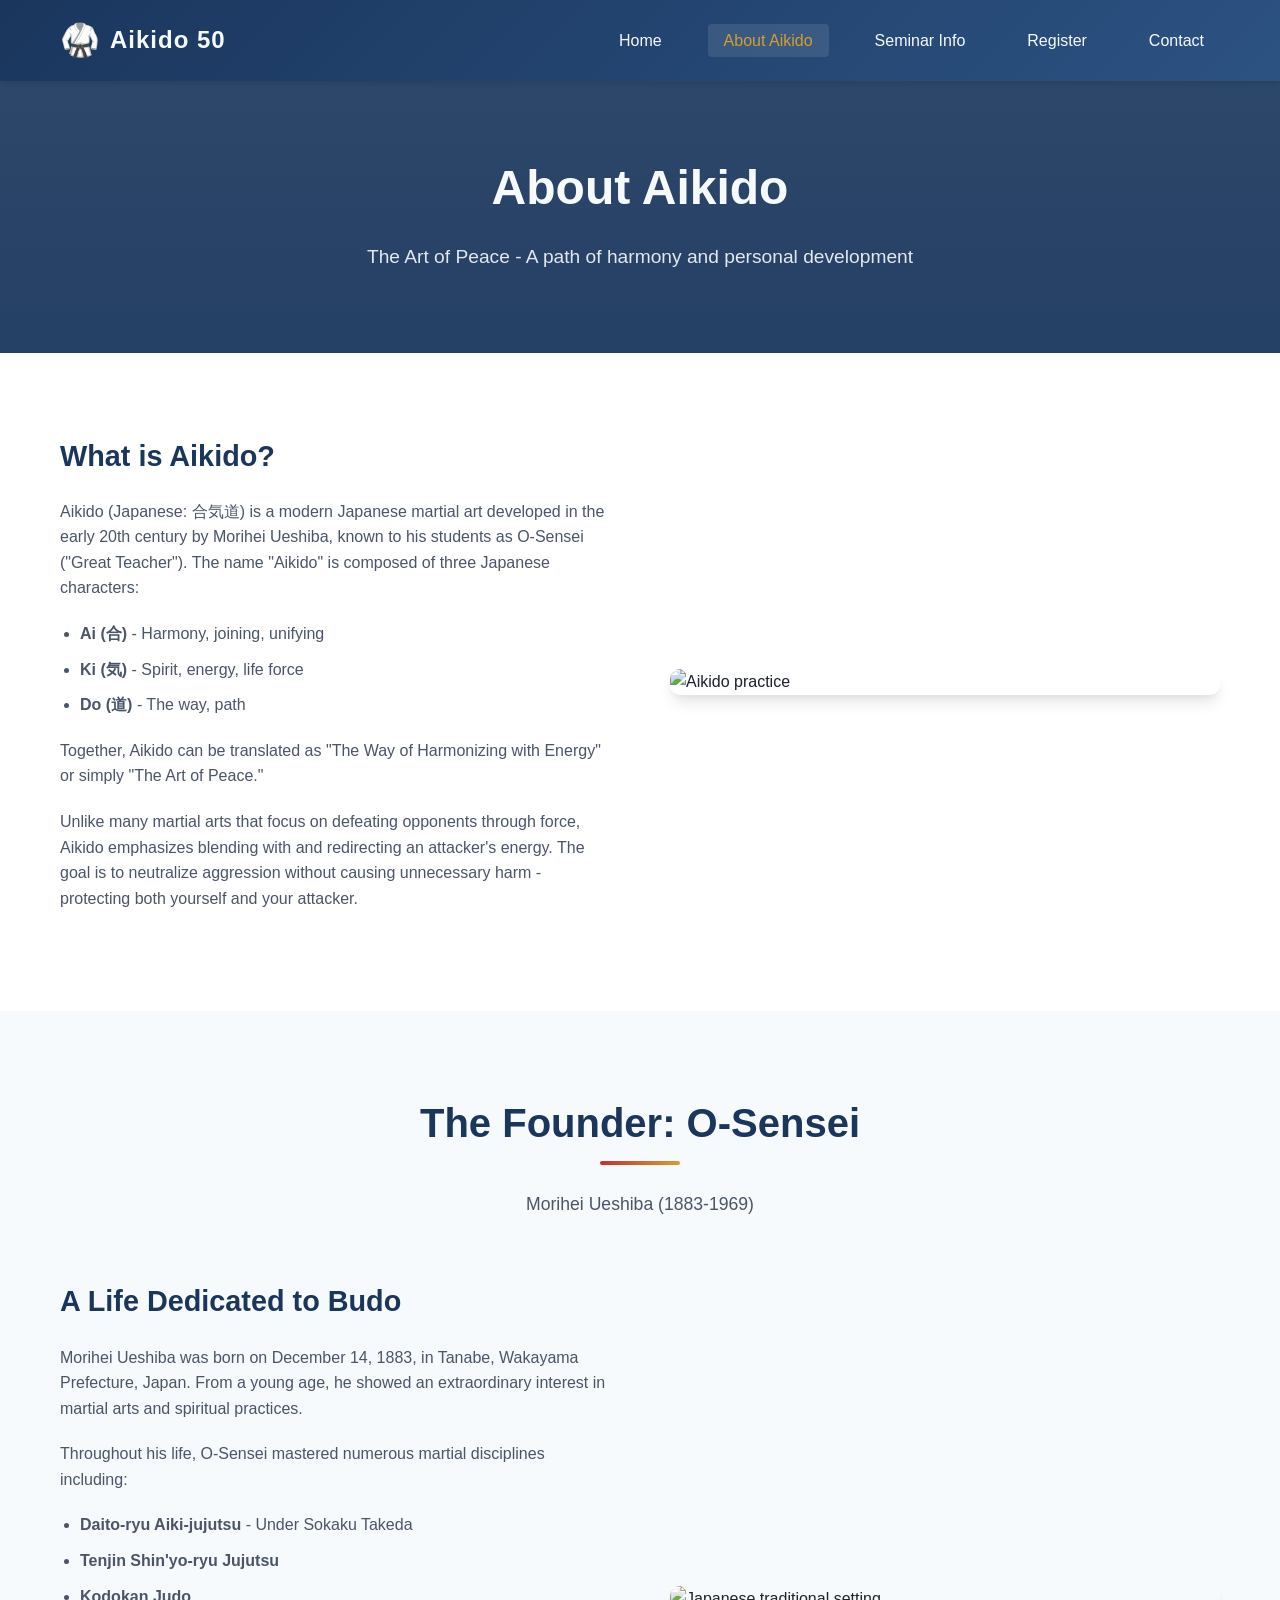
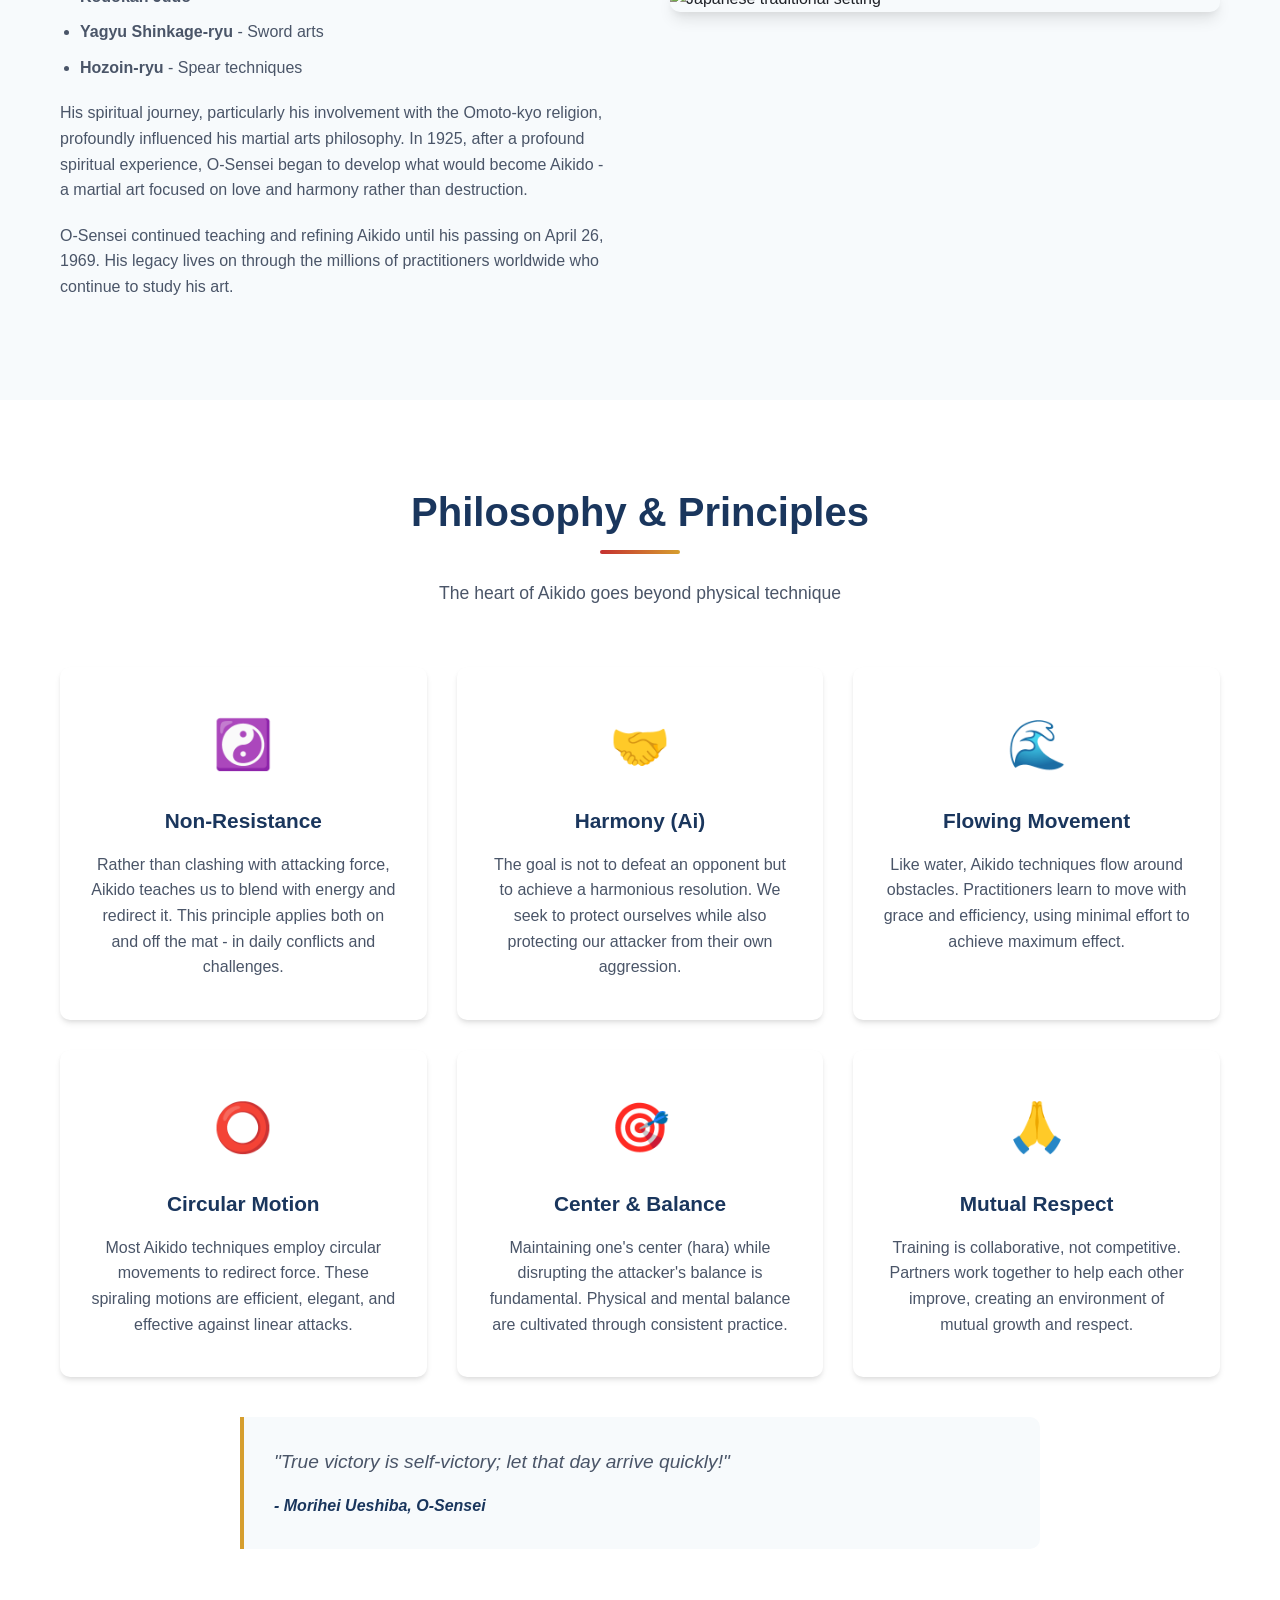
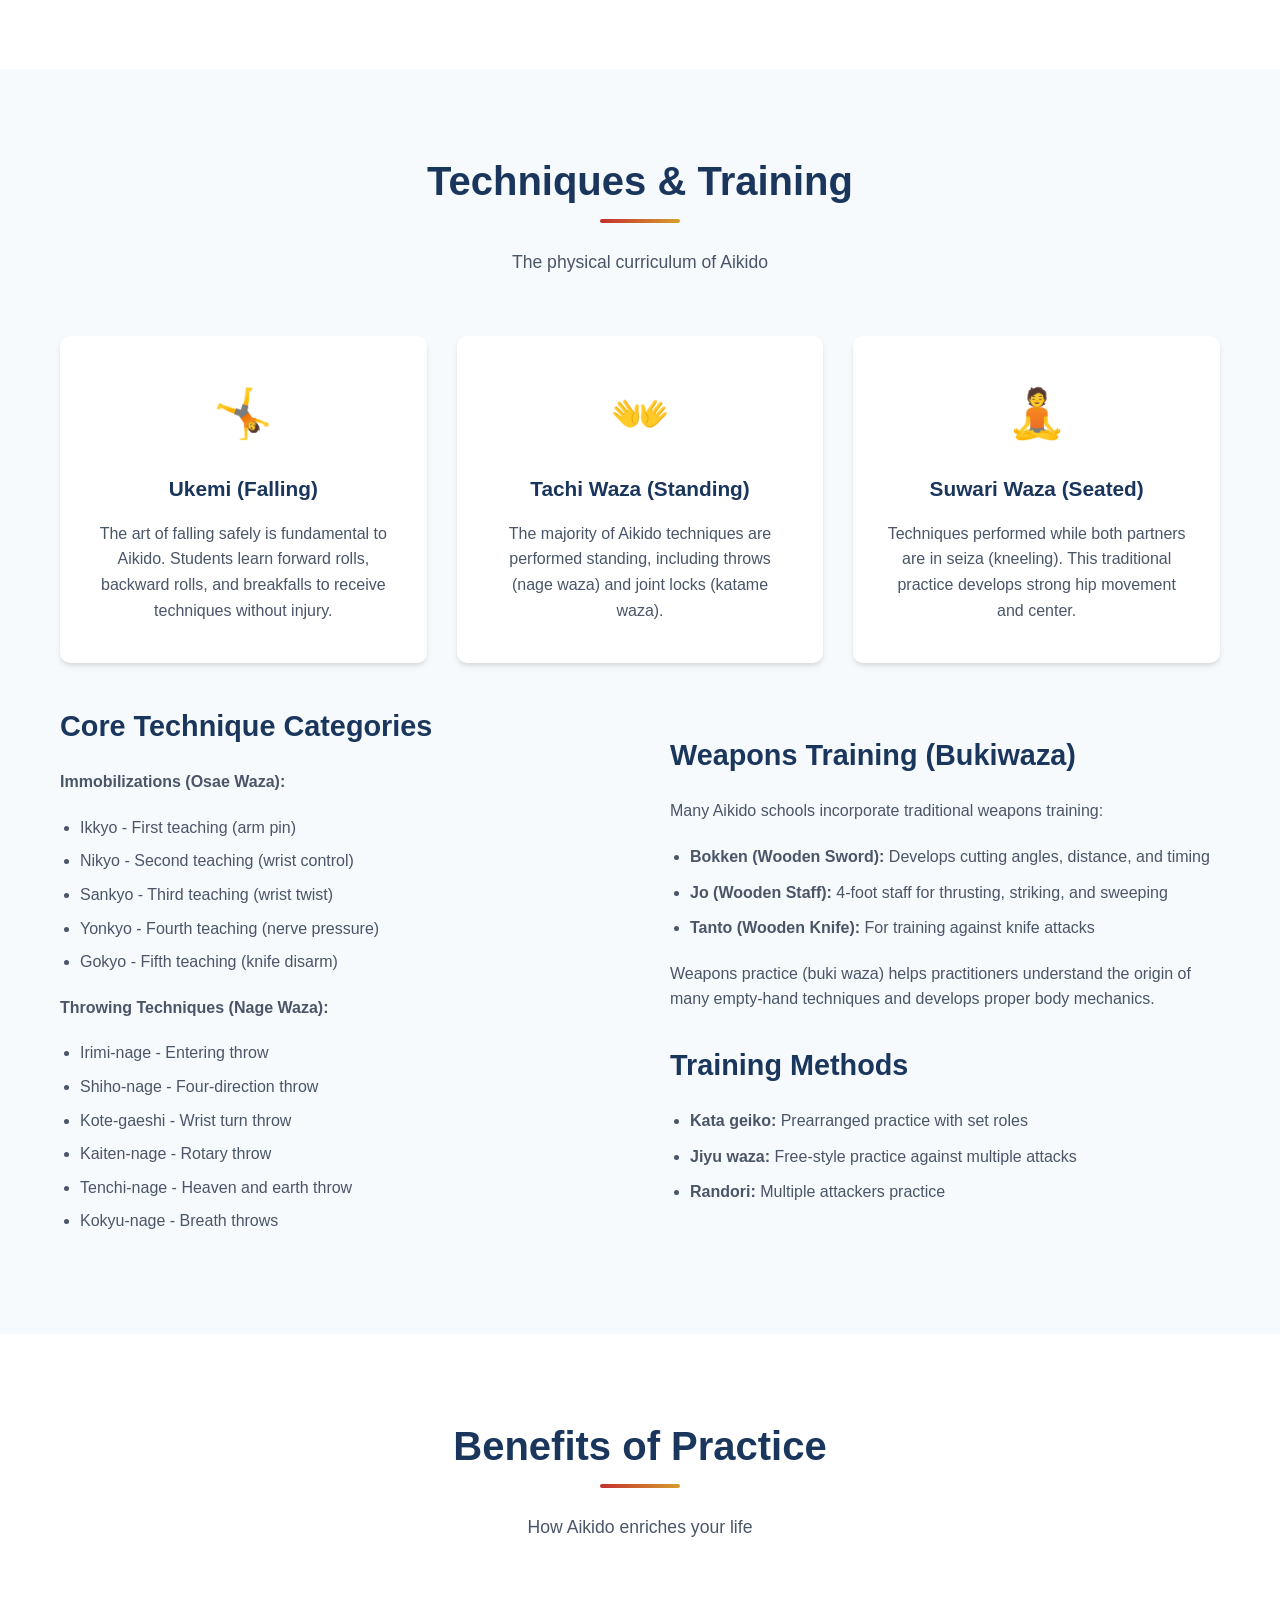
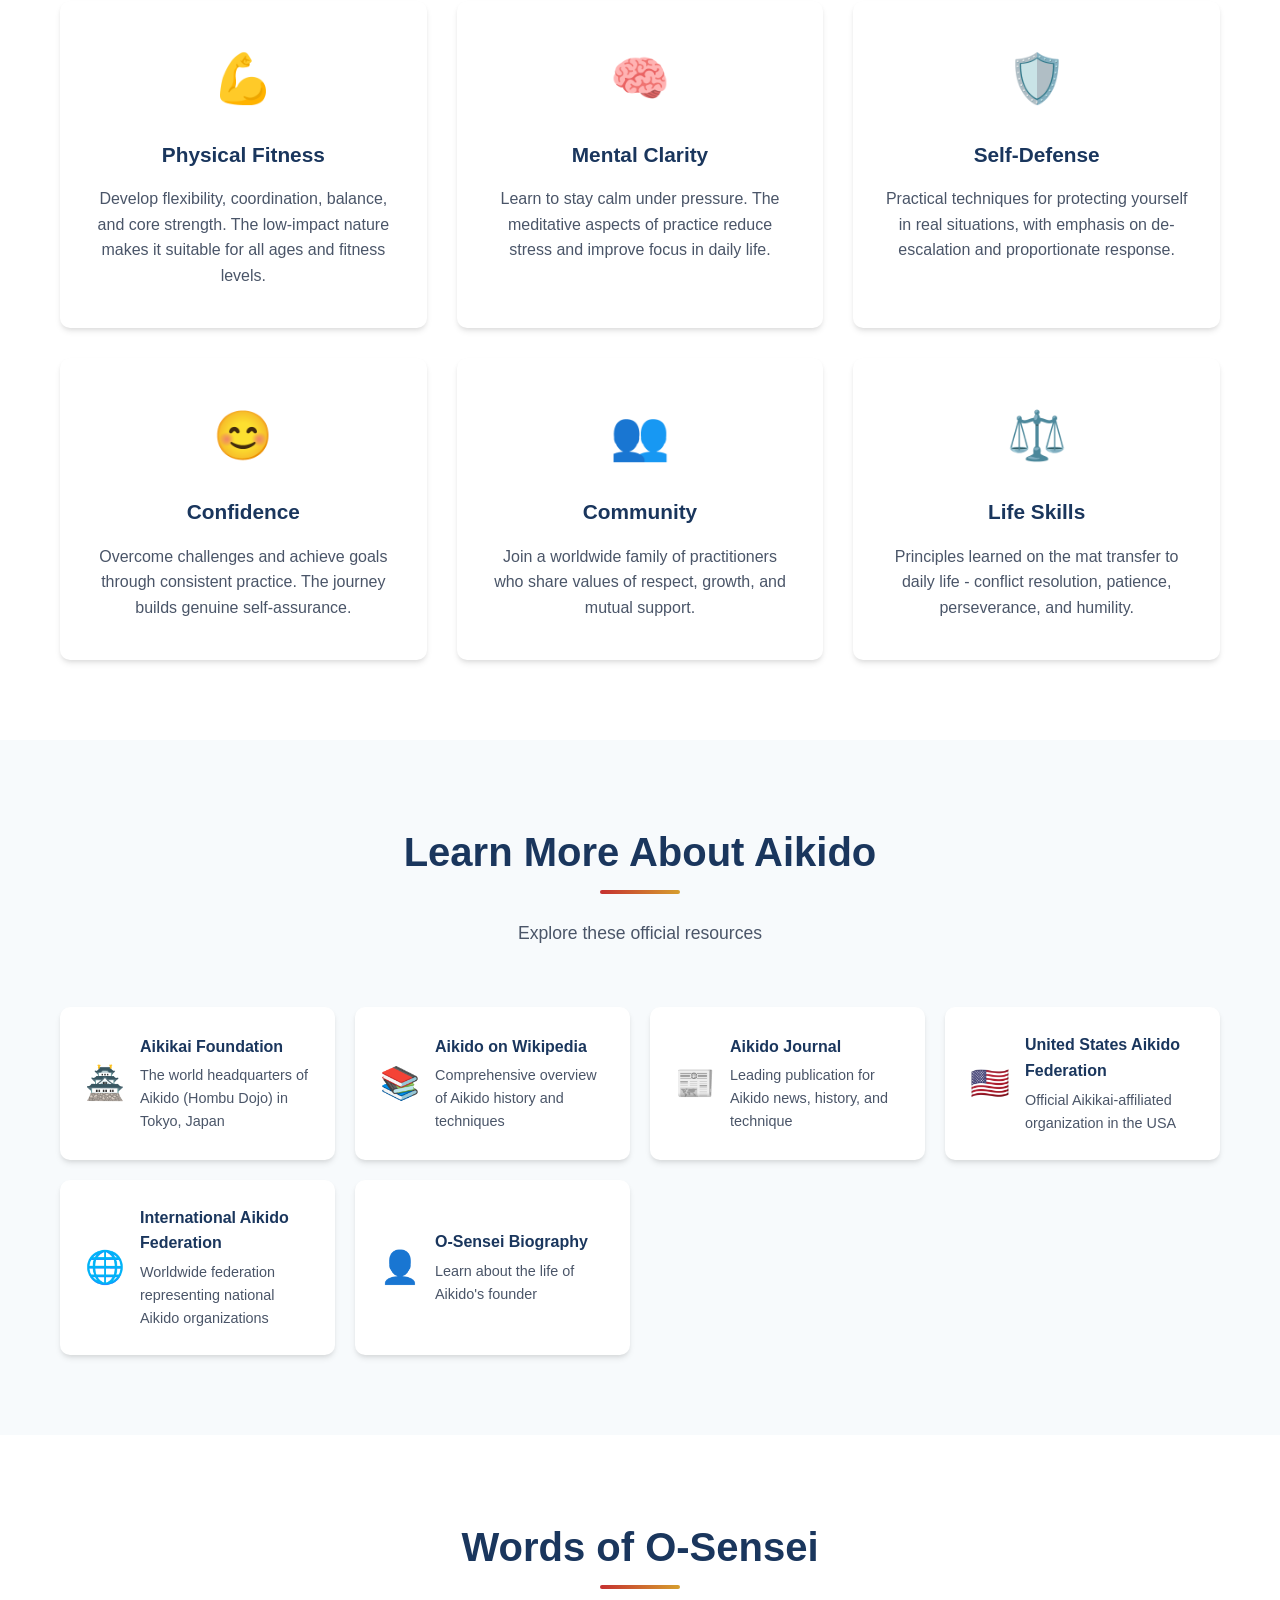
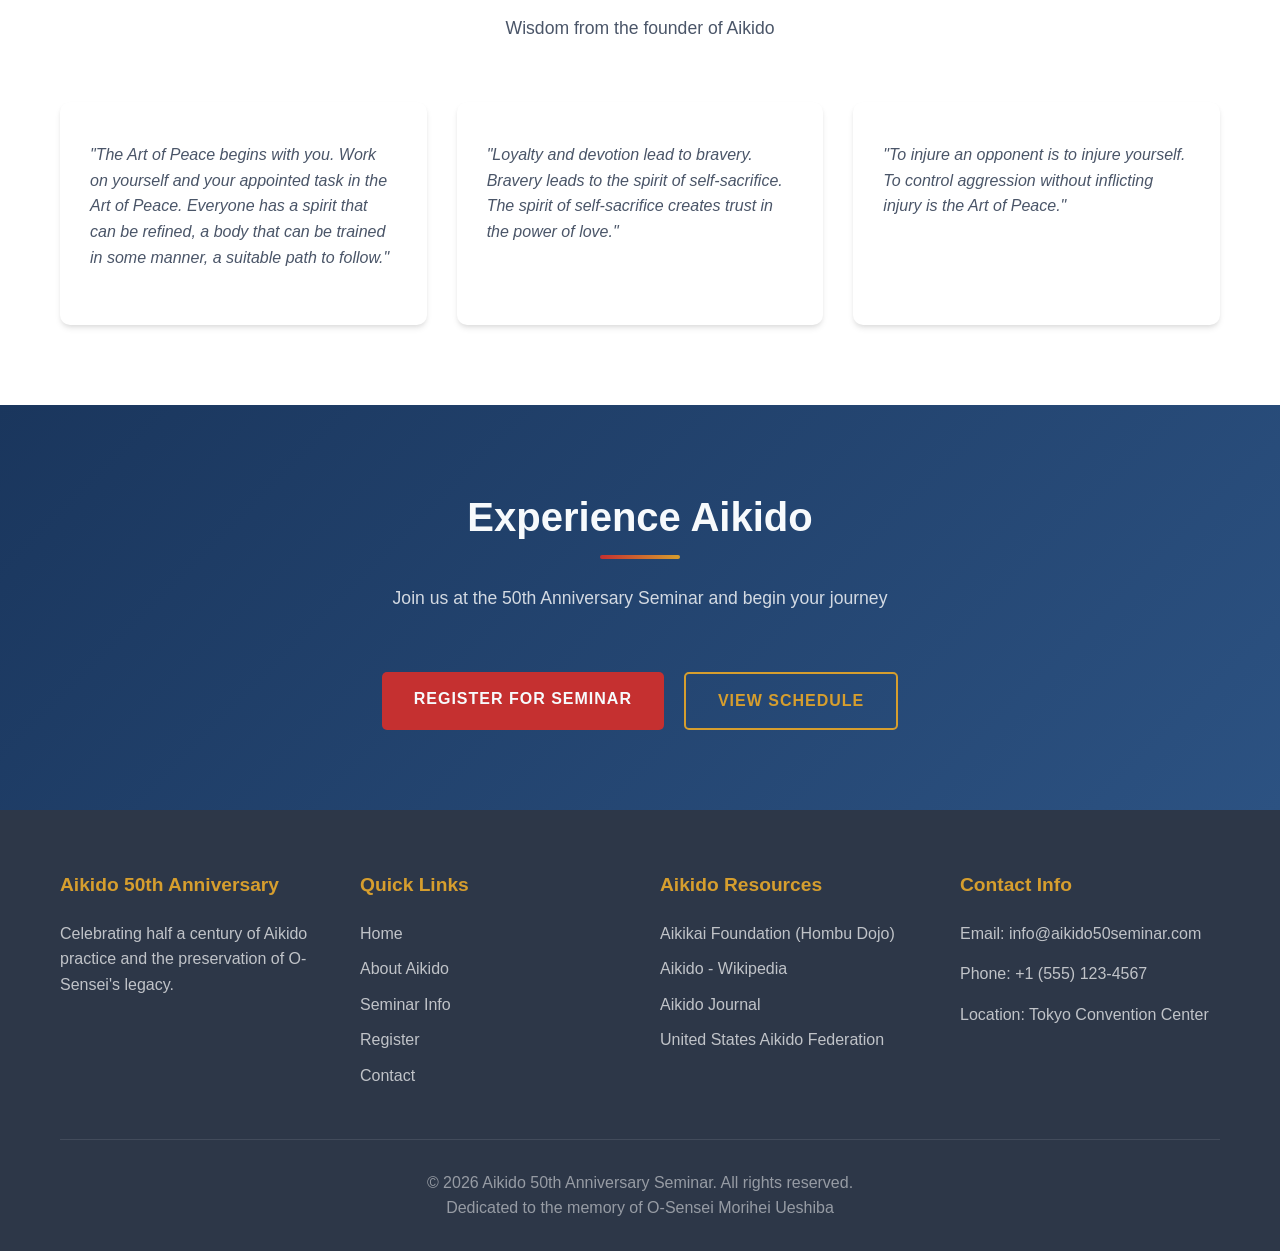
==== about.html @ 399cad99 "Add complete Aikido seminar website Create a responsive multi-page website for the Aikido 50th Anniv" ====
<!DOCTYPE html>
<html lang="en">
<head>
    <meta charset="UTF-8">
    <meta name="viewport" content="width=device-width, initial-scale=1.0">
    <meta name="description" content="Learn about Aikido, the Art of Peace. Discover its history, philosophy, techniques, and the legacy of founder Morihei Ueshiba (O-Sensei).">
    <meta name="keywords" content="Aikido, martial arts, O-Sensei, Morihei Ueshiba, Japanese martial arts, self-defense, harmony">
    <title>About Aikido | Aikido 50th Anniversary Seminar</title>
    <link rel="stylesheet" href="css/styles.css">
    <link rel="icon" type="image/svg+xml" href="data:image/svg+xml,<svg xmlns='http://www.w3.org/2000/svg' viewBox='0 0 100 100'><text y='.9em' font-size='90'>🥋</text></svg>">
</head>
<body>
    <!-- Header -->
    <header>
        <div class="nav-container">
            <a href="index.html" class="logo">
                <span class="logo-icon">🥋</span>
                <h1>Aikido 50</h1>
            </a>
            <nav>
                <ul>
                    <li><a href="index.html">Home</a></li>
                    <li><a href="about.html" class="active">About Aikido</a></li>
                    <li><a href="seminar.html">Seminar Info</a></li>
                    <li><a href="registration.html">Register</a></li>
                    <li><a href="contact.html">Contact</a></li>
                </ul>
            </nav>
            <div class="nav-toggle">
                <span></span>
                <span></span>
                <span></span>
            </div>
        </div>
    </header>

    <!-- Page Hero -->
    <section class="page-hero">
        <div class="container">
            <h1>About Aikido</h1>
            <p>The Art of Peace - A path of harmony and personal development</p>
        </div>
    </section>

    <!-- What is Aikido -->
    <section class="bg-white">
        <div class="container">
            <div class="about-content">
                <div class="about-text">
                    <h3>What is Aikido?</h3>
                    <p>Aikido (Japanese: 合気道) is a modern Japanese martial art developed in the early 20th century by Morihei Ueshiba, known to his students as O-Sensei ("Great Teacher"). The name "Aikido" is composed of three Japanese characters:</p>
                    <ul style="color: var(--text-secondary); margin: 20px 0; padding-left: 20px;">
                        <li style="margin-bottom: 10px; list-style: disc;"><strong>Ai (合)</strong> - Harmony, joining, unifying</li>
                        <li style="margin-bottom: 10px; list-style: disc;"><strong>Ki (気)</strong> - Spirit, energy, life force</li>
                        <li style="margin-bottom: 10px; list-style: disc;"><strong>Do (道)</strong> - The way, path</li>
                    </ul>
                    <p>Together, Aikido can be translated as "The Way of Harmonizing with Energy" or simply "The Art of Peace."</p>
                    <p>Unlike many martial arts that focus on defeating opponents through force, Aikido emphasizes blending with and redirecting an attacker's energy. The goal is to neutralize aggression without causing unnecessary harm - protecting both yourself and your attacker.</p>
                </div>
                <div class="about-image">
                    <img src="https://images.unsplash.com/photo-1555597673-b21d5c935865?w=600&h=400&fit=crop" alt="Aikido practice">
                </div>
            </div>
        </div>
    </section>

    <!-- The Founder -->
    <section class="bg-light">
        <div class="container">
            <div class="section-header">
                <h2>The Founder: O-Sensei</h2>
                <p>Morihei Ueshiba (1883-1969)</p>
            </div>
            <div class="about-content" style="flex-direction: row-reverse;">
                <div class="about-text">
                    <h3>A Life Dedicated to Budo</h3>
                    <p>Morihei Ueshiba was born on December 14, 1883, in Tanabe, Wakayama Prefecture, Japan. From a young age, he showed an extraordinary interest in martial arts and spiritual practices.</p>
                    <p>Throughout his life, O-Sensei mastered numerous martial disciplines including:</p>
                    <ul style="color: var(--text-secondary); margin: 20px 0; padding-left: 20px;">
                        <li style="margin-bottom: 10px; list-style: disc;"><strong>Daito-ryu Aiki-jujutsu</strong> - Under Sokaku Takeda</li>
                        <li style="margin-bottom: 10px; list-style: disc;"><strong>Tenjin Shin'yo-ryu Jujutsu</strong></li>
                        <li style="margin-bottom: 10px; list-style: disc;"><strong>Kodokan Judo</strong></li>
                        <li style="margin-bottom: 10px; list-style: disc;"><strong>Yagyu Shinkage-ryu</strong> - Sword arts</li>
                        <li style="margin-bottom: 10px; list-style: disc;"><strong>Hozoin-ryu</strong> - Spear techniques</li>
                    </ul>
                    <p>His spiritual journey, particularly his involvement with the Omoto-kyo religion, profoundly influenced his martial arts philosophy. In 1925, after a profound spiritual experience, O-Sensei began to develop what would become Aikido - a martial art focused on love and harmony rather than destruction.</p>
                    <p>O-Sensei continued teaching and refining Aikido until his passing on April 26, 1969. His legacy lives on through the millions of practitioners worldwide who continue to study his art.</p>
                </div>
                <div class="about-image">
                    <img src="https://images.unsplash.com/photo-1509773896068-7fd415d91e2e?w=600&h=400&fit=crop" alt="Japanese traditional setting" style="filter: sepia(30%);">
                </div>
            </div>
        </div>
    </section>

    <!-- Philosophy -->
    <section class="bg-white">
        <div class="container">
            <div class="section-header">
                <h2>Philosophy & Principles</h2>
                <p>The heart of Aikido goes beyond physical technique</p>
            </div>
            <div class="features-grid">
                <div class="feature-card">
                    <div class="feature-icon">☯️</div>
                    <h3>Non-Resistance</h3>
                    <p>Rather than clashing with attacking force, Aikido teaches us to blend with energy and redirect it. This principle applies both on and off the mat - in daily conflicts and challenges.</p>
                </div>
                <div class="feature-card">
                    <div class="feature-icon">🤝</div>
                    <h3>Harmony (Ai)</h3>
                    <p>The goal is not to defeat an opponent but to achieve a harmonious resolution. We seek to protect ourselves while also protecting our attacker from their own aggression.</p>
                </div>
                <div class="feature-card">
                    <div class="feature-icon">🌊</div>
                    <h3>Flowing Movement</h3>
                    <p>Like water, Aikido techniques flow around obstacles. Practitioners learn to move with grace and efficiency, using minimal effort to achieve maximum effect.</p>
                </div>
                <div class="feature-card">
                    <div class="feature-icon">⭕</div>
                    <h3>Circular Motion</h3>
                    <p>Most Aikido techniques employ circular movements to redirect force. These spiraling motions are efficient, elegant, and effective against linear attacks.</p>
                </div>
                <div class="feature-card">
                    <div class="feature-icon">🎯</div>
                    <h3>Center & Balance</h3>
                    <p>Maintaining one's center (hara) while disrupting the attacker's balance is fundamental. Physical and mental balance are cultivated through consistent practice.</p>
                </div>
                <div class="feature-card">
                    <div class="feature-icon">🙏</div>
                    <h3>Mutual Respect</h3>
                    <p>Training is collaborative, not competitive. Partners work together to help each other improve, creating an environment of mutual growth and respect.</p>
                </div>
            </div>
            <div style="max-width: 800px; margin: 40px auto; padding: 30px; background: var(--light-bg); border-left: 4px solid var(--accent-color); border-radius: 0 10px 10px 0;">
                <blockquote style="font-style: italic; color: var(--text-secondary); font-size: 1.2rem; margin-bottom: 15px;">
                    "True victory is self-victory; let that day arrive quickly!"
                </blockquote>
                <cite style="color: var(--primary-color); font-weight: 600;">- Morihei Ueshiba, O-Sensei</cite>
            </div>
        </div>
    </section>

    <!-- Techniques -->
    <section class="bg-light">
        <div class="container">
            <div class="section-header">
                <h2>Techniques & Training</h2>
                <p>The physical curriculum of Aikido</p>
            </div>

            <div class="features-grid" style="margin-bottom: 40px;">
                <div class="feature-card">
                    <div class="feature-icon">🤸</div>
                    <h3>Ukemi (Falling)</h3>
                    <p>The art of falling safely is fundamental to Aikido. Students learn forward rolls, backward rolls, and breakfalls to receive techniques without injury.</p>
                </div>
                <div class="feature-card">
                    <div class="feature-icon">👐</div>
                    <h3>Tachi Waza (Standing)</h3>
                    <p>The majority of Aikido techniques are performed standing, including throws (nage waza) and joint locks (katame waza).</p>
                </div>
                <div class="feature-card">
                    <div class="feature-icon">🧘</div>
                    <h3>Suwari Waza (Seated)</h3>
                    <p>Techniques performed while both partners are in seiza (kneeling). This traditional practice develops strong hip movement and center.</p>
                </div>
            </div>

            <div class="about-content">
                <div class="about-text">
                    <h3>Core Technique Categories</h3>
                    <p><strong>Immobilizations (Osae Waza):</strong></p>
                    <ul style="color: var(--text-secondary); margin: 15px 0 20px; padding-left: 20px;">
                        <li style="margin-bottom: 8px; list-style: disc;">Ikkyo - First teaching (arm pin)</li>
                        <li style="margin-bottom: 8px; list-style: disc;">Nikyo - Second teaching (wrist control)</li>
                        <li style="margin-bottom: 8px; list-style: disc;">Sankyo - Third teaching (wrist twist)</li>
                        <li style="margin-bottom: 8px; list-style: disc;">Yonkyo - Fourth teaching (nerve pressure)</li>
                        <li style="margin-bottom: 8px; list-style: disc;">Gokyo - Fifth teaching (knife disarm)</li>
                    </ul>

                    <p><strong>Throwing Techniques (Nage Waza):</strong></p>
                    <ul style="color: var(--text-secondary); margin: 15px 0 20px; padding-left: 20px;">
                        <li style="margin-bottom: 8px; list-style: disc;">Irimi-nage - Entering throw</li>
                        <li style="margin-bottom: 8px; list-style: disc;">Shiho-nage - Four-direction throw</li>
                        <li style="margin-bottom: 8px; list-style: disc;">Kote-gaeshi - Wrist turn throw</li>
                        <li style="margin-bottom: 8px; list-style: disc;">Kaiten-nage - Rotary throw</li>
                        <li style="margin-bottom: 8px; list-style: disc;">Tenchi-nage - Heaven and earth throw</li>
                        <li style="margin-bottom: 8px; list-style: disc;">Kokyu-nage - Breath throws</li>
                    </ul>
                </div>
                <div class="about-text">
                    <h3>Weapons Training (Bukiwaza)</h3>
                    <p>Many Aikido schools incorporate traditional weapons training:</p>
                    <ul style="color: var(--text-secondary); margin: 20px 0; padding-left: 20px;">
                        <li style="margin-bottom: 10px; list-style: disc;"><strong>Bokken (Wooden Sword):</strong> Develops cutting angles, distance, and timing</li>
                        <li style="margin-bottom: 10px; list-style: disc;"><strong>Jo (Wooden Staff):</strong> 4-foot staff for thrusting, striking, and sweeping</li>
                        <li style="margin-bottom: 10px; list-style: disc;"><strong>Tanto (Wooden Knife):</strong> For training against knife attacks</li>
                    </ul>
                    <p>Weapons practice (buki waza) helps practitioners understand the origin of many empty-hand techniques and develops proper body mechanics.</p>

                    <h3 style="margin-top: 30px;">Training Methods</h3>
                    <ul style="color: var(--text-secondary); margin: 20px 0; padding-left: 20px;">
                        <li style="margin-bottom: 10px; list-style: disc;"><strong>Kata geiko:</strong> Prearranged practice with set roles</li>
                        <li style="margin-bottom: 10px; list-style: disc;"><strong>Jiyu waza:</strong> Free-style practice against multiple attacks</li>
                        <li style="margin-bottom: 10px; list-style: disc;"><strong>Randori:</strong> Multiple attackers practice</li>
                    </ul>
                </div>
            </div>
        </div>
    </section>

    <!-- Benefits -->
    <section class="bg-white">
        <div class="container">
            <div class="section-header">
                <h2>Benefits of Practice</h2>
                <p>How Aikido enriches your life</p>
            </div>
            <div class="features-grid">
                <div class="feature-card">
                    <div class="feature-icon">💪</div>
                    <h3>Physical Fitness</h3>
                    <p>Develop flexibility, coordination, balance, and core strength. The low-impact nature makes it suitable for all ages and fitness levels.</p>
                </div>
                <div class="feature-card">
                    <div class="feature-icon">🧠</div>
                    <h3>Mental Clarity</h3>
                    <p>Learn to stay calm under pressure. The meditative aspects of practice reduce stress and improve focus in daily life.</p>
                </div>
                <div class="feature-card">
                    <div class="feature-icon">🛡️</div>
                    <h3>Self-Defense</h3>
                    <p>Practical techniques for protecting yourself in real situations, with emphasis on de-escalation and proportionate response.</p>
                </div>
                <div class="feature-card">
                    <div class="feature-icon">😊</div>
                    <h3>Confidence</h3>
                    <p>Overcome challenges and achieve goals through consistent practice. The journey builds genuine self-assurance.</p>
                </div>
                <div class="feature-card">
                    <div class="feature-icon">👥</div>
                    <h3>Community</h3>
                    <p>Join a worldwide family of practitioners who share values of respect, growth, and mutual support.</p>
                </div>
                <div class="feature-card">
                    <div class="feature-icon">⚖️</div>
                    <h3>Life Skills</h3>
                    <p>Principles learned on the mat transfer to daily life - conflict resolution, patience, perseverance, and humility.</p>
                </div>
            </div>
        </div>
    </section>

    <!-- Aikido Resources -->
    <section class="bg-light">
        <div class="container">
            <div class="section-header">
                <h2>Learn More About Aikido</h2>
                <p>Explore these official resources</p>
            </div>
            <div class="external-links">
                <a href="https://www.aikikai.or.jp/eng/" target="_blank" rel="noopener" class="external-link-card">
                    <div class="link-icon">🏯</div>
                    <div>
                        <h4>Aikikai Foundation</h4>
                        <p>The world headquarters of Aikido (Hombu Dojo) in Tokyo, Japan</p>
                    </div>
                </a>
                <a href="https://en.wikipedia.org/wiki/Aikido" target="_blank" rel="noopener" class="external-link-card">
                    <div class="link-icon">📚</div>
                    <div>
                        <h4>Aikido on Wikipedia</h4>
                        <p>Comprehensive overview of Aikido history and techniques</p>
                    </div>
                </a>
                <a href="https://www.aikidojournal.com/" target="_blank" rel="noopener" class="external-link-card">
                    <div class="link-icon">📰</div>
                    <div>
                        <h4>Aikido Journal</h4>
                        <p>Leading publication for Aikido news, history, and technique</p>
                    </div>
                </a>
                <a href="https://www.usaikifed.com/" target="_blank" rel="noopener" class="external-link-card">
                    <div class="link-icon">🇺🇸</div>
                    <div>
                        <h4>United States Aikido Federation</h4>
                        <p>Official Aikikai-affiliated organization in the USA</p>
                    </div>
                </a>
                <a href="https://www.international-aikido.org/" target="_blank" rel="noopener" class="external-link-card">
                    <div class="link-icon">🌐</div>
                    <div>
                        <h4>International Aikido Federation</h4>
                        <p>Worldwide federation representing national Aikido organizations</p>
                    </div>
                </a>
                <a href="https://en.wikipedia.org/wiki/Morihei_Ueshiba" target="_blank" rel="noopener" class="external-link-card">
                    <div class="link-icon">👤</div>
                    <div>
                        <h4>O-Sensei Biography</h4>
                        <p>Learn about the life of Aikido's founder</p>
                    </div>
                </a>
            </div>
        </div>
    </section>

    <!-- Quotes Section -->
    <section class="bg-white">
        <div class="container">
            <div class="section-header">
                <h2>Words of O-Sensei</h2>
                <p>Wisdom from the founder of Aikido</p>
            </div>
            <div class="features-grid">
                <div class="feature-card" style="text-align: left;">
                    <blockquote style="font-style: italic; color: var(--text-secondary); margin-bottom: 15px;">
                        "The Art of Peace begins with you. Work on yourself and your appointed task in the Art of Peace. Everyone has a spirit that can be refined, a body that can be trained in some manner, a suitable path to follow."
                    </blockquote>
                </div>
                <div class="feature-card" style="text-align: left;">
                    <blockquote style="font-style: italic; color: var(--text-secondary); margin-bottom: 15px;">
                        "Loyalty and devotion lead to bravery. Bravery leads to the spirit of self-sacrifice. The spirit of self-sacrifice creates trust in the power of love."
                    </blockquote>
                </div>
                <div class="feature-card" style="text-align: left;">
                    <blockquote style="font-style: italic; color: var(--text-secondary); margin-bottom: 15px;">
                        "To injure an opponent is to injure yourself. To control aggression without inflicting injury is the Art of Peace."
                    </blockquote>
                </div>
            </div>
        </div>
    </section>

    <!-- CTA Section -->
    <section class="registration-section">
        <div class="container">
            <div class="section-header">
                <h2>Experience Aikido</h2>
                <p>Join us at the 50th Anniversary Seminar and begin your journey</p>
            </div>
            <div class="text-center">
                <div class="btn-group">
                    <a href="registration.html" class="btn btn-primary">Register for Seminar</a>
                    <a href="seminar.html" class="btn btn-secondary">View Schedule</a>
                </div>
            </div>
        </div>
    </section>

    <!-- Footer -->
    <footer>
        <div class="container">
            <div class="footer-content">
                <div class="footer-section">
                    <h4>Aikido 50th Anniversary</h4>
                    <p>Celebrating half a century of Aikido practice and the preservation of O-Sensei's legacy.</p>
                </div>
                <div class="footer-section">
                    <h4>Quick Links</h4>
                    <ul>
                        <li><a href="index.html">Home</a></li>
                        <li><a href="about.html">About Aikido</a></li>
                        <li><a href="seminar.html">Seminar Info</a></li>
                        <li><a href="registration.html">Register</a></li>
                        <li><a href="contact.html">Contact</a></li>
                    </ul>
                </div>
                <div class="footer-section">
                    <h4>Aikido Resources</h4>
                    <ul>
                        <li><a href="https://www.aikikai.or.jp/eng/" target="_blank" rel="noopener">Aikikai Foundation (Hombu Dojo)</a></li>
                        <li><a href="https://en.wikipedia.org/wiki/Aikido" target="_blank" rel="noopener">Aikido - Wikipedia</a></li>
                        <li><a href="https://www.aikidojournal.com/" target="_blank" rel="noopener">Aikido Journal</a></li>
                        <li><a href="https://www.usaikifed.com/" target="_blank" rel="noopener">United States Aikido Federation</a></li>
                    </ul>
                </div>
                <div class="footer-section">
                    <h4>Contact Info</h4>
                    <p>Email: info@aikido50seminar.com</p>
                    <p>Phone: +1 (555) 123-4567</p>
                    <p>Location: Tokyo Convention Center</p>
                </div>
            </div>
            <div class="footer-bottom">
                <p>&copy; 2026 Aikido 50th Anniversary Seminar. All rights reserved.</p>
                <p>Dedicated to the memory of O-Sensei Morihei Ueshiba</p>
            </div>
        </div>
    </footer>

    <script src="js/main.js"></script>
</body>
</html>
---- css/styles.css ----
/* Aikido Seminar Website - Main Stylesheet */

/* CSS Variables for consistent theming */
:root {
    --primary-color: #1a365d;
    --secondary-color: #c53030;
    --accent-color: #d69e2e;
    --light-bg: #f7fafc;
    --dark-bg: #2d3748;
    --text-primary: #1a202c;
    --text-secondary: #4a5568;
    --text-light: #f7fafc;
    --border-color: #e2e8f0;
    --shadow: 0 4px 6px -1px rgba(0, 0, 0, 0.1), 0 2px 4px -1px rgba(0, 0, 0, 0.06);
    --shadow-lg: 0 10px 15px -3px rgba(0, 0, 0, 0.1), 0 4px 6px -2px rgba(0, 0, 0, 0.05);
    --transition: all 0.3s ease;
}

/* Reset and Base Styles */
* {
    margin: 0;
    padding: 0;
    box-sizing: border-box;
}

html {
    scroll-behavior: smooth;
}

body {
    font-family: 'Segoe UI', Tahoma, Geneva, Verdana, sans-serif;
    line-height: 1.6;
    color: var(--text-primary);
    background-color: var(--light-bg);
}

a {
    text-decoration: none;
    color: inherit;
    transition: var(--transition);
}

ul {
    list-style: none;
}

img {
    max-width: 100%;
    height: auto;
}

/* Container */
.container {
    max-width: 1200px;
    margin: 0 auto;
    padding: 0 20px;
}

/* Header and Navigation */
header {
    background: linear-gradient(135deg, var(--primary-color) 0%, #2c5282 100%);
    color: var(--text-light);
    position: fixed;
    width: 100%;
    top: 0;
    z-index: 1000;
    box-shadow: var(--shadow-lg);
}

.nav-container {
    display: flex;
    justify-content: space-between;
    align-items: center;
    padding: 15px 20px;
    max-width: 1200px;
    margin: 0 auto;
}

.logo {
    display: flex;
    align-items: center;
    gap: 10px;
}

.logo h1 {
    font-size: 1.5rem;
    font-weight: 700;
    letter-spacing: 1px;
}

.logo-icon {
    font-size: 2rem;
}

nav ul {
    display: flex;
    gap: 30px;
}

nav ul li a {
    color: var(--text-light);
    font-weight: 500;
    padding: 8px 16px;
    border-radius: 4px;
    transition: var(--transition);
}

nav ul li a:hover,
nav ul li a.active {
    background-color: rgba(255, 255, 255, 0.1);
    color: var(--accent-color);
}

/* Mobile Navigation Toggle */
.nav-toggle {
    display: none;
    flex-direction: column;
    cursor: pointer;
    gap: 5px;
}

.nav-toggle span {
    width: 25px;
    height: 3px;
    background-color: var(--text-light);
    transition: var(--transition);
}

/* Hero Section */
.hero {
    background: linear-gradient(rgba(26, 54, 93, 0.85), rgba(26, 54, 93, 0.9)),
                url('https://images.unsplash.com/photo-1555597673-b21d5c935865?w=1920') center/cover no-repeat;
    min-height: 100vh;
    display: flex;
    align-items: center;
    justify-content: center;
    text-align: center;
    color: var(--text-light);
    padding-top: 80px;
}

.hero-content {
    max-width: 800px;
    padding: 40px 20px;
}

.hero h1 {
    font-size: 3.5rem;
    margin-bottom: 20px;
    text-shadow: 2px 2px 4px rgba(0, 0, 0, 0.3);
}

.hero .subtitle {
    font-size: 1.5rem;
    margin-bottom: 30px;
    color: var(--accent-color);
    font-weight: 600;
}

.hero p {
    font-size: 1.2rem;
    margin-bottom: 40px;
    opacity: 0.9;
}

/* Buttons */
.btn {
    display: inline-block;
    padding: 14px 32px;
    border-radius: 5px;
    font-weight: 600;
    font-size: 1rem;
    cursor: pointer;
    transition: var(--transition);
    border: none;
    text-transform: uppercase;
    letter-spacing: 1px;
}

.btn-primary {
    background-color: var(--secondary-color);
    color: var(--text-light);
}

.btn-primary:hover {
    background-color: #9b2c2c;
    transform: translateY(-2px);
    box-shadow: var(--shadow-lg);
}

.btn-secondary {
    background-color: transparent;
    border: 2px solid var(--accent-color);
    color: var(--accent-color);
}

.btn-secondary:hover {
    background-color: var(--accent-color);
    color: var(--primary-color);
}

.btn-group {
    display: flex;
    gap: 20px;
    justify-content: center;
    flex-wrap: wrap;
}

/* Sections */
section {
    padding: 80px 0;
}

.section-header {
    text-align: center;
    margin-bottom: 60px;
}

.section-header h2 {
    font-size: 2.5rem;
    color: var(--primary-color);
    margin-bottom: 15px;
    position: relative;
    display: inline-block;
}

.section-header h2::after {
    content: '';
    position: absolute;
    bottom: -10px;
    left: 50%;
    transform: translateX(-50%);
    width: 80px;
    height: 4px;
    background: linear-gradient(90deg, var(--secondary-color), var(--accent-color));
    border-radius: 2px;
}

.section-header p {
    color: var(--text-secondary);
    font-size: 1.1rem;
    max-width: 600px;
    margin: 20px auto 0;
}

/* Features/Info Cards */
.features-grid {
    display: grid;
    grid-template-columns: repeat(auto-fit, minmax(280px, 1fr));
    gap: 30px;
}

.feature-card {
    background: white;
    padding: 40px 30px;
    border-radius: 10px;
    text-align: center;
    box-shadow: var(--shadow);
    transition: var(--transition);
}

.feature-card:hover {
    transform: translateY(-10px);
    box-shadow: var(--shadow-lg);
}

.feature-icon {
    font-size: 3rem;
    margin-bottom: 20px;
}

.feature-card h3 {
    font-size: 1.3rem;
    color: var(--primary-color);
    margin-bottom: 15px;
}

.feature-card p {
    color: var(--text-secondary);
}

/* About Section */
.about-content {
    display: grid;
    grid-template-columns: 1fr 1fr;
    gap: 60px;
    align-items: center;
}

.about-text h3 {
    font-size: 1.8rem;
    color: var(--primary-color);
    margin-bottom: 20px;
}

.about-text p {
    color: var(--text-secondary);
    margin-bottom: 20px;
}

.about-image {
    border-radius: 10px;
    overflow: hidden;
    box-shadow: var(--shadow-lg);
}

.about-image img {
    width: 100%;
    height: 400px;
    object-fit: cover;
}

/* Schedule Section */
.schedule-container {
    background: white;
    border-radius: 10px;
    overflow: hidden;
    box-shadow: var(--shadow);
}

.schedule-day {
    border-bottom: 1px solid var(--border-color);
}

.schedule-day:last-child {
    border-bottom: none;
}

.day-header {
    background: var(--primary-color);
    color: var(--text-light);
    padding: 20px 30px;
    display: flex;
    justify-content: space-between;
    align-items: center;
    cursor: pointer;
    transition: var(--transition);
}

.day-header:hover {
    background: #2c5282;
}

.day-header h3 {
    font-size: 1.2rem;
}

.day-header span {
    color: var(--accent-color);
}

.schedule-items {
    padding: 0;
}

.schedule-item {
    display: grid;
    grid-template-columns: 120px 1fr;
    gap: 30px;
    padding: 25px 30px;
    border-bottom: 1px solid var(--border-color);
    transition: var(--transition);
}

.schedule-item:last-child {
    border-bottom: none;
}

.schedule-item:hover {
    background-color: var(--light-bg);
}

.schedule-time {
    font-weight: 600;
    color: var(--secondary-color);
}

.schedule-details h4 {
    color: var(--primary-color);
    margin-bottom: 5px;
}

.schedule-details p {
    color: var(--text-secondary);
    font-size: 0.95rem;
}

/* Instructors Section */
.instructors-grid {
    display: grid;
    grid-template-columns: repeat(auto-fit, minmax(300px, 1fr));
    gap: 40px;
}

.instructor-card {
    background: white;
    border-radius: 10px;
    overflow: hidden;
    box-shadow: var(--shadow);
    transition: var(--transition);
}

.instructor-card:hover {
    transform: translateY(-5px);
    box-shadow: var(--shadow-lg);
}

.instructor-image {
    height: 300px;
    background: linear-gradient(135deg, var(--primary-color), #2c5282);
    display: flex;
    align-items: center;
    justify-content: center;
    font-size: 6rem;
    color: rgba(255, 255, 255, 0.3);
}

.instructor-info {
    padding: 30px;
    text-align: center;
}

.instructor-info h3 {
    font-size: 1.4rem;
    color: var(--primary-color);
    margin-bottom: 5px;
}

.instructor-rank {
    color: var(--secondary-color);
    font-weight: 600;
    margin-bottom: 15px;
}

.instructor-info p {
    color: var(--text-secondary);
    font-size: 0.95rem;
}

/* Registration Form */
.registration-section {
    background: linear-gradient(135deg, var(--primary-color) 0%, #2c5282 100%);
    color: var(--text-light);
}

.registration-section .section-header h2 {
    color: var(--text-light);
}

.registration-section .section-header p {
    color: rgba(255, 255, 255, 0.8);
}

.registration-form {
    background: white;
    padding: 50px;
    border-radius: 10px;
    max-width: 700px;
    margin: 0 auto;
    box-shadow: var(--shadow-lg);
}

.form-group {
    margin-bottom: 25px;
}

.form-group label {
    display: block;
    margin-bottom: 8px;
    font-weight: 600;
    color: var(--primary-color);
}

.form-group input,
.form-group select,
.form-group textarea {
    width: 100%;
    padding: 14px;
    border: 2px solid var(--border-color);
    border-radius: 5px;
    font-size: 1rem;
    transition: var(--transition);
    font-family: inherit;
}

.form-group input:focus,
.form-group select:focus,
.form-group textarea:focus {
    outline: none;
    border-color: var(--primary-color);
    box-shadow: 0 0 0 3px rgba(26, 54, 93, 0.1);
}

.form-group textarea {
    resize: vertical;
    min-height: 120px;
}

.form-row {
    display: grid;
    grid-template-columns: 1fr 1fr;
    gap: 20px;
}

.form-checkbox {
    display: flex;
    align-items: flex-start;
    gap: 10px;
}

.form-checkbox input {
    width: auto;
    margin-top: 4px;
}

.form-checkbox label {
    font-weight: normal;
    color: var(--text-secondary);
}

.form-submit {
    text-align: center;
    margin-top: 30px;
}

/* Pricing Cards */
.pricing-grid {
    display: grid;
    grid-template-columns: repeat(auto-fit, minmax(280px, 1fr));
    gap: 30px;
    margin-bottom: 50px;
}

.pricing-card {
    background: white;
    border-radius: 10px;
    padding: 40px 30px;
    text-align: center;
    box-shadow: var(--shadow);
    transition: var(--transition);
    position: relative;
}

.pricing-card.featured {
    border: 3px solid var(--accent-color);
    transform: scale(1.05);
}

.pricing-card.featured::before {
    content: 'Most Popular';
    position: absolute;
    top: -15px;
    left: 50%;
    transform: translateX(-50%);
    background: var(--accent-color);
    color: var(--primary-color);
    padding: 5px 20px;
    border-radius: 20px;
    font-weight: 600;
    font-size: 0.85rem;
}

.pricing-card:hover {
    transform: translateY(-5px);
    box-shadow: var(--shadow-lg);
}

.pricing-card.featured:hover {
    transform: scale(1.05) translateY(-5px);
}

.pricing-card h3 {
    font-size: 1.4rem;
    color: var(--primary-color);
    margin-bottom: 15px;
}

.pricing-amount {
    font-size: 3rem;
    font-weight: 700;
    color: var(--secondary-color);
    margin-bottom: 20px;
}

.pricing-amount span {
    font-size: 1rem;
    color: var(--text-secondary);
}

.pricing-features {
    margin-bottom: 30px;
}

.pricing-features li {
    padding: 10px 0;
    border-bottom: 1px solid var(--border-color);
    color: var(--text-secondary);
}

.pricing-features li:last-child {
    border-bottom: none;
}

/* Contact Section */
.contact-content {
    display: grid;
    grid-template-columns: 1fr 1fr;
    gap: 60px;
}

.contact-info h3 {
    font-size: 1.5rem;
    color: var(--primary-color);
    margin-bottom: 30px;
}

.contact-item {
    display: flex;
    align-items: flex-start;
    gap: 20px;
    margin-bottom: 30px;
}

.contact-icon {
    width: 50px;
    height: 50px;
    background: var(--primary-color);
    border-radius: 50%;
    display: flex;
    align-items: center;
    justify-content: center;
    font-size: 1.3rem;
    flex-shrink: 0;
}

.contact-details h4 {
    color: var(--primary-color);
    margin-bottom: 5px;
}

.contact-details p,
.contact-details a {
    color: var(--text-secondary);
}

.contact-details a:hover {
    color: var(--secondary-color);
}

.social-links {
    display: flex;
    gap: 15px;
    margin-top: 30px;
}

.social-links a {
    width: 45px;
    height: 45px;
    background: var(--primary-color);
    border-radius: 50%;
    display: flex;
    align-items: center;
    justify-content: center;
    font-size: 1.2rem;
    transition: var(--transition);
}

.social-links a:hover {
    background: var(--secondary-color);
    transform: translateY(-3px);
}

.contact-form {
    background: white;
    padding: 40px;
    border-radius: 10px;
    box-shadow: var(--shadow);
}

/* Map */
.map-container {
    margin-top: 60px;
    border-radius: 10px;
    overflow: hidden;
    box-shadow: var(--shadow);
}

.map-container iframe {
    width: 100%;
    height: 400px;
    border: none;
}

/* Footer */
footer {
    background: var(--dark-bg);
    color: var(--text-light);
    padding: 60px 0 30px;
}

.footer-content {
    display: grid;
    grid-template-columns: repeat(auto-fit, minmax(250px, 1fr));
    gap: 40px;
    margin-bottom: 40px;
}

.footer-section h4 {
    font-size: 1.2rem;
    margin-bottom: 20px;
    color: var(--accent-color);
}

.footer-section p {
    color: rgba(255, 255, 255, 0.7);
    margin-bottom: 15px;
}

.footer-section ul li {
    margin-bottom: 10px;
}

.footer-section ul li a {
    color: rgba(255, 255, 255, 0.7);
    transition: var(--transition);
}

.footer-section ul li a:hover {
    color: var(--accent-color);
}

.footer-bottom {
    border-top: 1px solid rgba(255, 255, 255, 0.1);
    padding-top: 30px;
    text-align: center;
    color: rgba(255, 255, 255, 0.5);
}

.footer-bottom a {
    color: var(--accent-color);
}

/* Page Hero (for inner pages) */
.page-hero {
    background: linear-gradient(rgba(26, 54, 93, 0.9), rgba(26, 54, 93, 0.95)),
                url('https://images.unsplash.com/photo-1555597673-b21d5c935865?w=1920') center/cover no-repeat;
    padding: 150px 0 80px;
    text-align: center;
    color: var(--text-light);
}

.page-hero h1 {
    font-size: 3rem;
    margin-bottom: 15px;
}

.page-hero p {
    font-size: 1.2rem;
    opacity: 0.9;
}

/* Alert Messages */
.alert {
    padding: 15px 20px;
    border-radius: 5px;
    margin-bottom: 20px;
}

.alert-success {
    background-color: #c6f6d5;
    color: #276749;
    border: 1px solid #9ae6b4;
}

.alert-error {
    background-color: #fed7d7;
    color: #c53030;
    border: 1px solid #feb2b2;
}

/* FAQ Section */
.faq-container {
    max-width: 800px;
    margin: 0 auto;
}

.faq-item {
    background: white;
    border-radius: 10px;
    margin-bottom: 15px;
    box-shadow: var(--shadow);
    overflow: hidden;
}

.faq-question {
    padding: 25px 30px;
    cursor: pointer;
    display: flex;
    justify-content: space-between;
    align-items: center;
    transition: var(--transition);
}

.faq-question:hover {
    background-color: var(--light-bg);
}

.faq-question h4 {
    color: var(--primary-color);
    font-size: 1.1rem;
}

.faq-toggle {
    font-size: 1.5rem;
    color: var(--secondary-color);
    transition: var(--transition);
}

.faq-item.active .faq-toggle {
    transform: rotate(45deg);
}

.faq-answer {
    padding: 0 30px 25px;
    color: var(--text-secondary);
    display: none;
}

.faq-item.active .faq-answer {
    display: block;
}

/* External Links Section */
.external-links {
    display: grid;
    grid-template-columns: repeat(auto-fit, minmax(250px, 1fr));
    gap: 20px;
}

.external-link-card {
    background: white;
    padding: 25px;
    border-radius: 10px;
    box-shadow: var(--shadow);
    display: flex;
    align-items: center;
    gap: 15px;
    transition: var(--transition);
}

.external-link-card:hover {
    transform: translateY(-3px);
    box-shadow: var(--shadow-lg);
}

.external-link-card .link-icon {
    font-size: 2rem;
}

.external-link-card h4 {
    color: var(--primary-color);
    margin-bottom: 5px;
}

.external-link-card p {
    color: var(--text-secondary);
    font-size: 0.9rem;
}

/* Responsive Design */
@media (max-width: 992px) {
    .about-content,
    .contact-content {
        grid-template-columns: 1fr;
        gap: 40px;
    }

    .pricing-card.featured {
        transform: none;
    }

    .pricing-card.featured:hover {
        transform: translateY(-5px);
    }
}

@media (max-width: 768px) {
    .nav-toggle {
        display: flex;
    }

    nav ul {
        display: none;
        position: absolute;
        top: 100%;
        left: 0;
        right: 0;
        background: var(--primary-color);
        flex-direction: column;
        padding: 20px;
        gap: 10px;
    }

    nav ul.active {
        display: flex;
    }

    nav ul li a {
        display: block;
        padding: 12px 16px;
    }

    .hero h1 {
        font-size: 2.5rem;
    }

    .hero .subtitle {
        font-size: 1.2rem;
    }

    .section-header h2 {
        font-size: 2rem;
    }

    .page-hero h1 {
        font-size: 2.2rem;
    }

    .form-row {
        grid-template-columns: 1fr;
    }

    .registration-form,
    .contact-form {
        padding: 30px 20px;
    }

    .schedule-item {
        grid-template-columns: 1fr;
        gap: 10px;
    }
}

@media (max-width: 480px) {
    .hero h1 {
        font-size: 2rem;
    }

    .btn {
        padding: 12px 24px;
        font-size: 0.9rem;
    }

    .btn-group {
        flex-direction: column;
        align-items: center;
    }

    .feature-card,
    .pricing-card {
        padding: 30px 20px;
    }
}

/* Utilities */
.text-center {
    text-align: center;
}

.mt-20 {
    margin-top: 20px;
}

.mb-20 {
    margin-bottom: 20px;
}

.bg-light {
    background-color: var(--light-bg);
}

.bg-white {
    background-color: white;
}
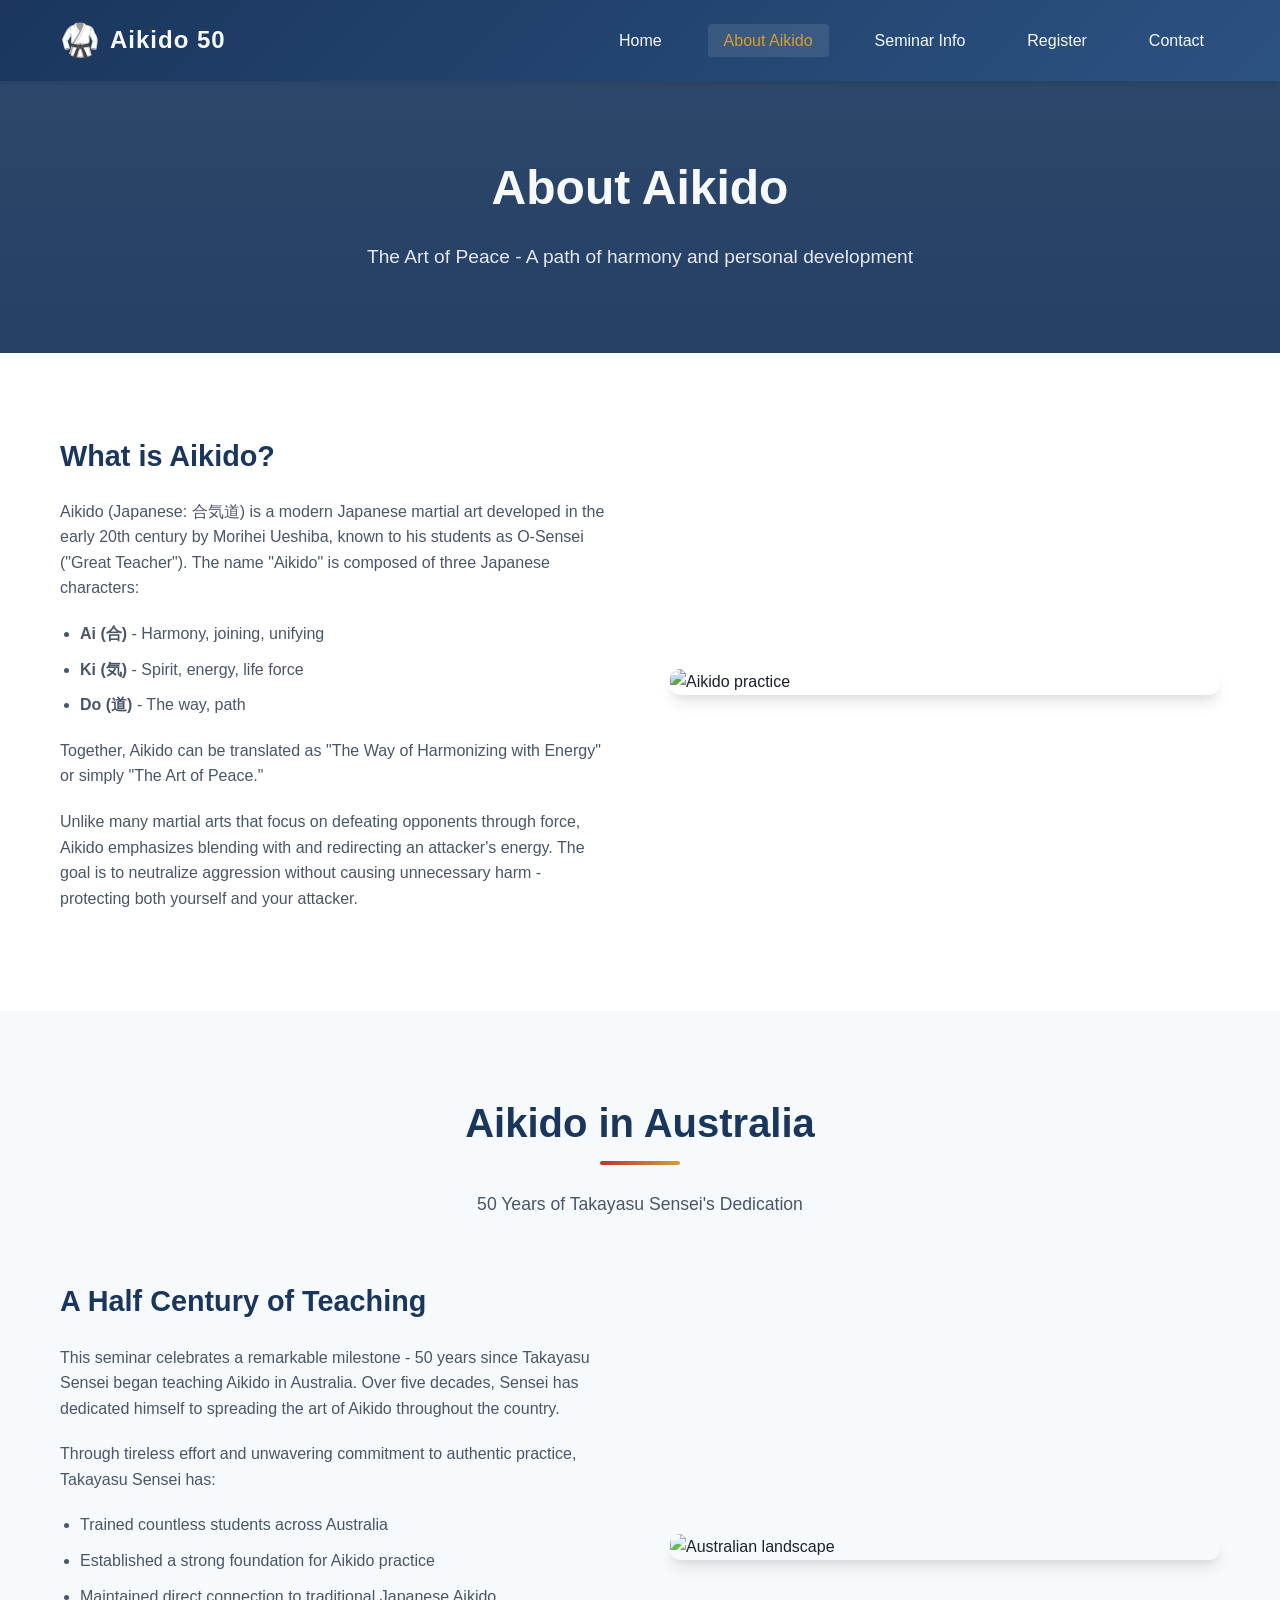
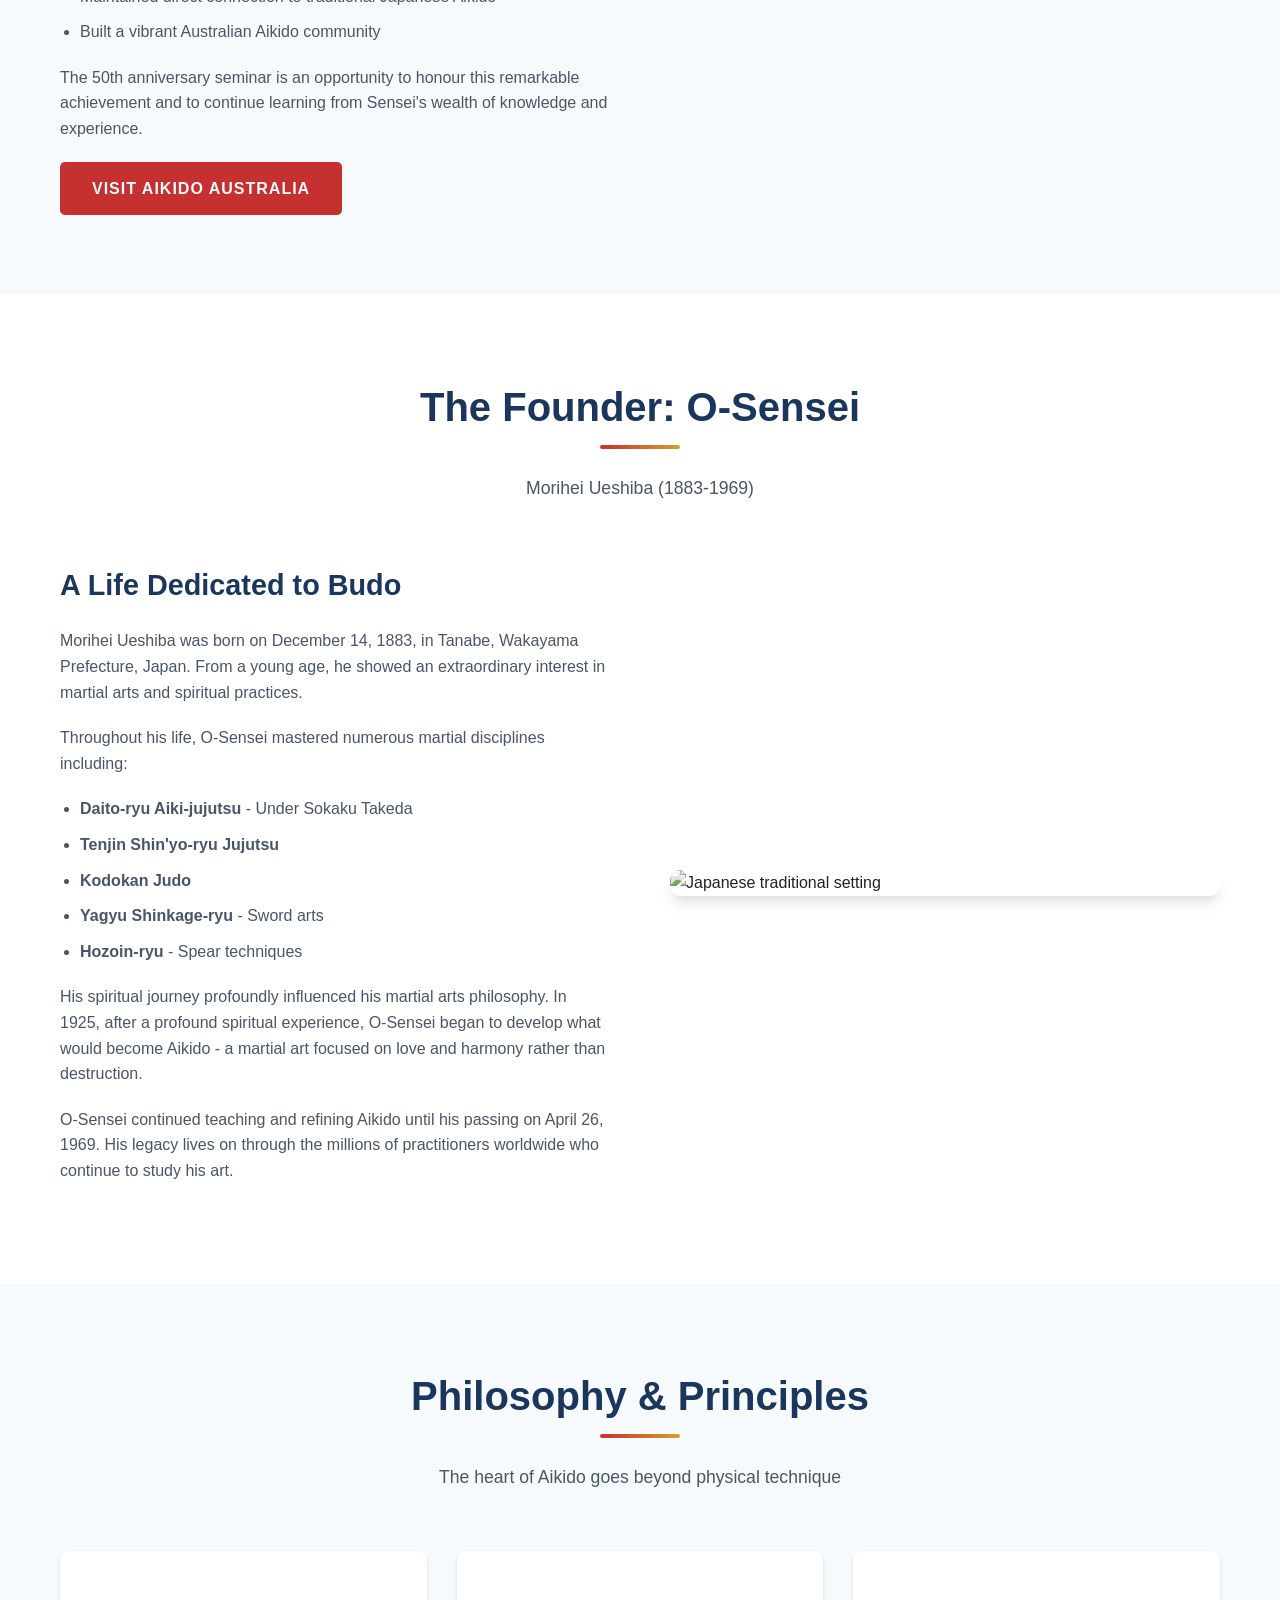
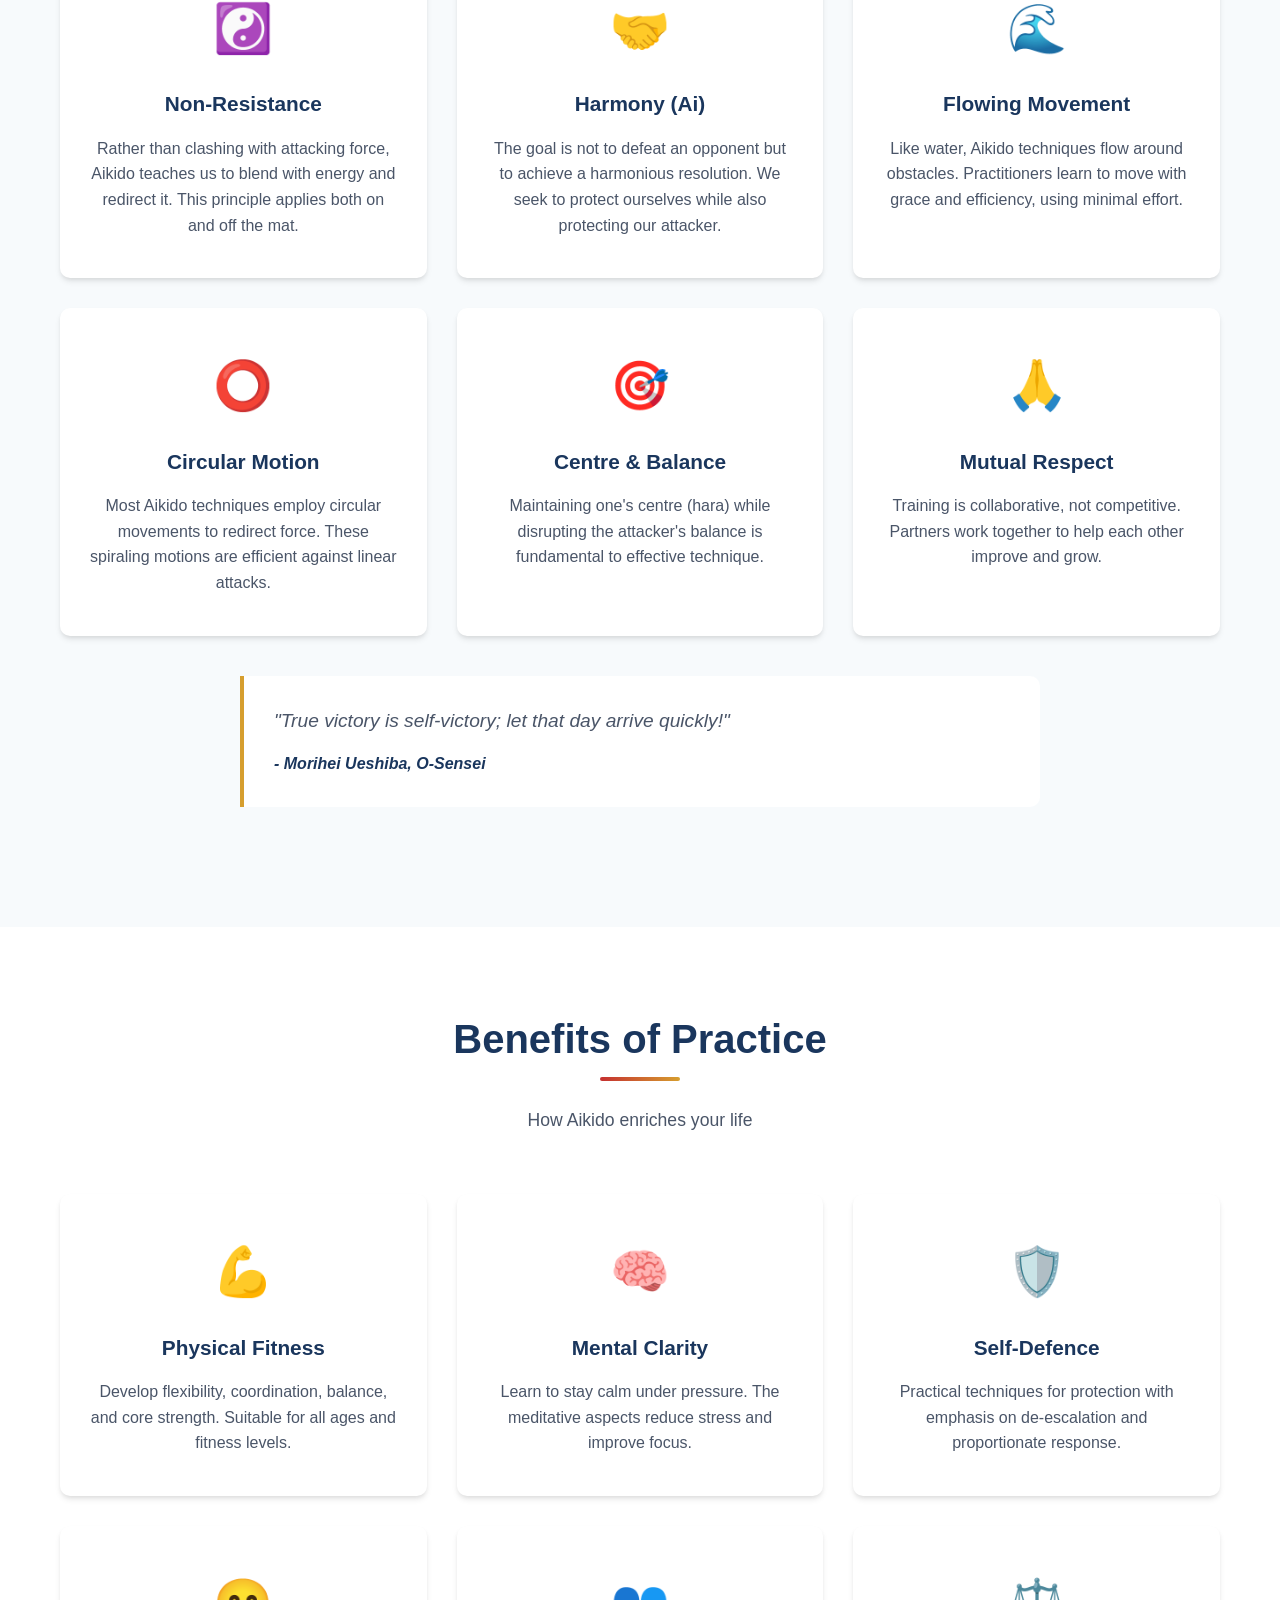
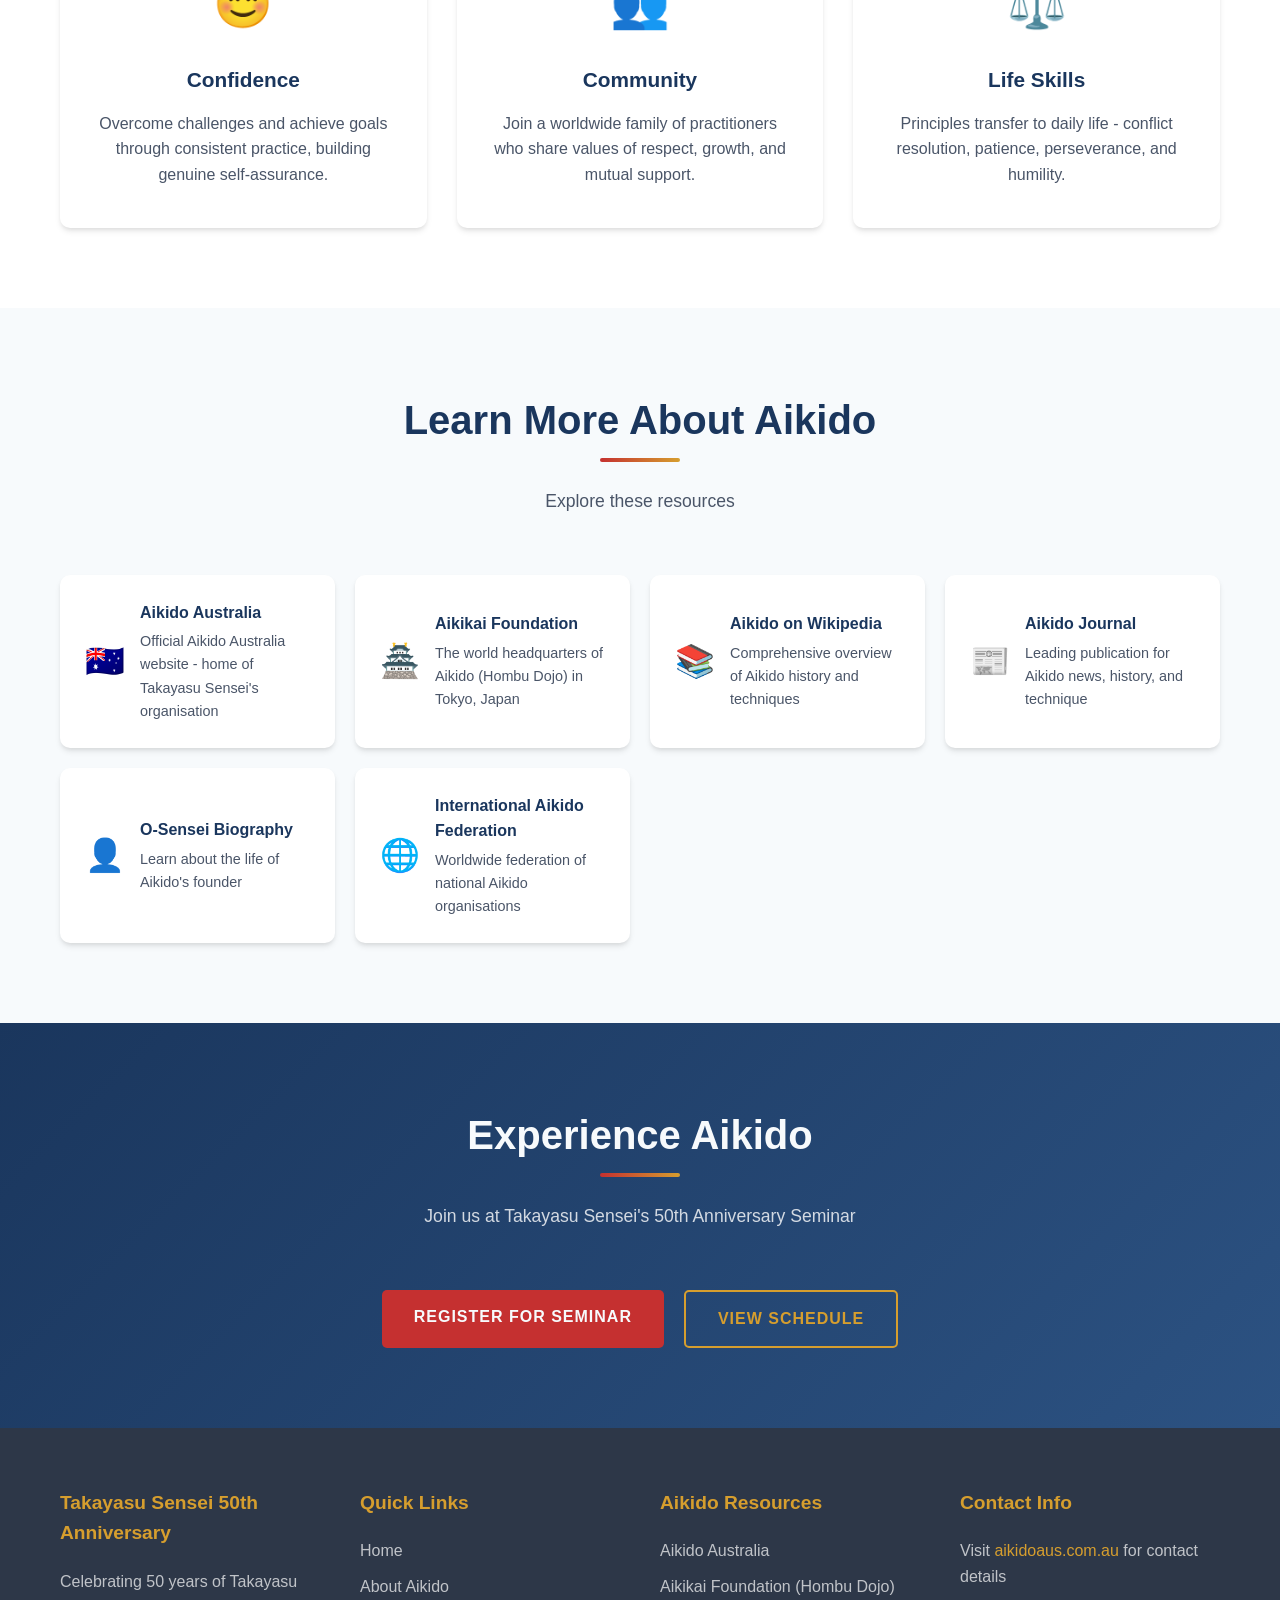
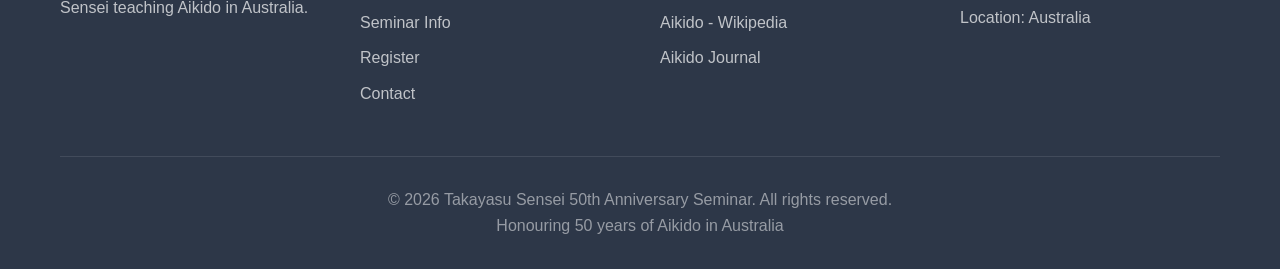
==== commit 02c2b609: "Update website for Takayasu Sensei's 50th anniversary in Australia - Rebrand all pages for Takayasu " ====
--- a/about.html
+++ b/about.html
@@ -3,9 +3,9 @@
 <head>
     <meta charset="UTF-8">
     <meta name="viewport" content="width=device-width, initial-scale=1.0">
-    <meta name="description" content="Learn about Aikido, the Art of Peace. Discover its history, philosophy, techniques, and the legacy of founder Morihei Ueshiba (O-Sensei).">
-    <meta name="keywords" content="Aikido, martial arts, O-Sensei, Morihei Ueshiba, Japanese martial arts, self-defense, harmony">
-    <title>About Aikido | Aikido 50th Anniversary Seminar</title>
+    <meta name="description" content="Learn about Aikido, the Art of Peace, and Aikido Australia. Discover the history, philosophy, and Takayasu Sensei's 50 years of teaching in Australia.">
+    <meta name="keywords" content="Aikido, Aikido Australia, Takayasu Sensei, O-Sensei, Morihei Ueshiba, Japanese martial arts, harmony">
+    <title>About Aikido | Takayasu Sensei 50th Anniversary</title>
     <link rel="stylesheet" href="css/styles.css">
     <link rel="icon" type="image/svg+xml" href="data:image/svg+xml,<svg xmlns='http://www.w3.org/2000/svg' viewBox='0 0 100 100'><text y='.9em' font-size='90'>🥋</text></svg>">
 </head>
@@ -64,8 +64,36 @@
         </div>
     </section>
 
+    <!-- Aikido in Australia -->
+    <section class="bg-light">
+        <div class="container">
+            <div class="section-header">
+                <h2>Aikido in Australia</h2>
+                <p>50 Years of Takayasu Sensei's Dedication</p>
+            </div>
+            <div class="about-content">
+                <div class="about-text">
+                    <h3>A Half Century of Teaching</h3>
+                    <p>This seminar celebrates a remarkable milestone - 50 years since Takayasu Sensei began teaching Aikido in Australia. Over five decades, Sensei has dedicated himself to spreading the art of Aikido throughout the country.</p>
+                    <p>Through tireless effort and unwavering commitment to authentic practice, Takayasu Sensei has:</p>
+                    <ul style="color: var(--text-secondary); margin: 20px 0; padding-left: 20px;">
+                        <li style="margin-bottom: 10px; list-style: disc;">Trained countless students across Australia</li>
+                        <li style="margin-bottom: 10px; list-style: disc;">Established a strong foundation for Aikido practice</li>
+                        <li style="margin-bottom: 10px; list-style: disc;">Maintained direct connection to traditional Japanese Aikido</li>
+                        <li style="margin-bottom: 10px; list-style: disc;">Built a vibrant Australian Aikido community</li>
+                    </ul>
+                    <p>The 50th anniversary seminar is an opportunity to honour this remarkable achievement and to continue learning from Sensei's wealth of knowledge and experience.</p>
+                    <a href="https://aikidoaus.com.au/" target="_blank" rel="noopener" class="btn btn-primary">Visit Aikido Australia</a>
+                </div>
+                <div class="about-image">
+                    <img src="https://images.unsplash.com/photo-1506905925346-21bda4d32df4?w=600&h=400&fit=crop" alt="Australian landscape" style="filter: brightness(1.1);">
+                </div>
+            </div>
+        </div>
+    </section>
+
     <!-- The Founder -->
-    <section class="bg-light">
+    <section class="bg-white">
         <div class="container">
             <div class="section-header">
                 <h2>The Founder: O-Sensei</h2>
@@ -83,7 +111,7 @@
                         <li style="margin-bottom: 10px; list-style: disc;"><strong>Yagyu Shinkage-ryu</strong> - Sword arts</li>
                         <li style="margin-bottom: 10px; list-style: disc;"><strong>Hozoin-ryu</strong> - Spear techniques</li>
                     </ul>
-                    <p>His spiritual journey, particularly his involvement with the Omoto-kyo religion, profoundly influenced his martial arts philosophy. In 1925, after a profound spiritual experience, O-Sensei began to develop what would become Aikido - a martial art focused on love and harmony rather than destruction.</p>
+                    <p>His spiritual journey profoundly influenced his martial arts philosophy. In 1925, after a profound spiritual experience, O-Sensei began to develop what would become Aikido - a martial art focused on love and harmony rather than destruction.</p>
                     <p>O-Sensei continued teaching and refining Aikido until his passing on April 26, 1969. His legacy lives on through the millions of practitioners worldwide who continue to study his art.</p>
                 </div>
                 <div class="about-image">
@@ -94,7 +122,7 @@
     </section>
 
     <!-- Philosophy -->
-    <section class="bg-white">
+    <section class="bg-light">
         <div class="container">
             <div class="section-header">
                 <h2>Philosophy & Principles</h2>
@@ -104,35 +132,35 @@
                 <div class="feature-card">
                     <div class="feature-icon">☯️</div>
                     <h3>Non-Resistance</h3>
-                    <p>Rather than clashing with attacking force, Aikido teaches us to blend with energy and redirect it. This principle applies both on and off the mat - in daily conflicts and challenges.</p>
+                    <p>Rather than clashing with attacking force, Aikido teaches us to blend with energy and redirect it. This principle applies both on and off the mat.</p>
                 </div>
                 <div class="feature-card">
                     <div class="feature-icon">🤝</div>
                     <h3>Harmony (Ai)</h3>
-                    <p>The goal is not to defeat an opponent but to achieve a harmonious resolution. We seek to protect ourselves while also protecting our attacker from their own aggression.</p>
+                    <p>The goal is not to defeat an opponent but to achieve a harmonious resolution. We seek to protect ourselves while also protecting our attacker.</p>
                 </div>
                 <div class="feature-card">
                     <div class="feature-icon">🌊</div>
                     <h3>Flowing Movement</h3>
-                    <p>Like water, Aikido techniques flow around obstacles. Practitioners learn to move with grace and efficiency, using minimal effort to achieve maximum effect.</p>
+                    <p>Like water, Aikido techniques flow around obstacles. Practitioners learn to move with grace and efficiency, using minimal effort.</p>
                 </div>
                 <div class="feature-card">
                     <div class="feature-icon">⭕</div>
                     <h3>Circular Motion</h3>
-                    <p>Most Aikido techniques employ circular movements to redirect force. These spiraling motions are efficient, elegant, and effective against linear attacks.</p>
+                    <p>Most Aikido techniques employ circular movements to redirect force. These spiraling motions are efficient against linear attacks.</p>
                 </div>
                 <div class="feature-card">
                     <div class="feature-icon">🎯</div>
-                    <h3>Center & Balance</h3>
-                    <p>Maintaining one's center (hara) while disrupting the attacker's balance is fundamental. Physical and mental balance are cultivated through consistent practice.</p>
+                    <h3>Centre & Balance</h3>
+                    <p>Maintaining one's centre (hara) while disrupting the attacker's balance is fundamental to effective technique.</p>
                 </div>
                 <div class="feature-card">
                     <div class="feature-icon">🙏</div>
                     <h3>Mutual Respect</h3>
-                    <p>Training is collaborative, not competitive. Partners work together to help each other improve, creating an environment of mutual growth and respect.</p>
-                </div>
-            </div>
-            <div style="max-width: 800px; margin: 40px auto; padding: 30px; background: var(--light-bg); border-left: 4px solid var(--accent-color); border-radius: 0 10px 10px 0;">
+                    <p>Training is collaborative, not competitive. Partners work together to help each other improve and grow.</p>
+                </div>
+            </div>
+            <div style="max-width: 800px; margin: 40px auto; padding: 30px; background: white; border-left: 4px solid var(--accent-color); border-radius: 0 10px 10px 0;">
                 <blockquote style="font-style: italic; color: var(--text-secondary); font-size: 1.2rem; margin-bottom: 15px;">
                     "True victory is self-victory; let that day arrive quickly!"
                 </blockquote>
@@ -141,75 +169,6 @@
         </div>
     </section>
 
-    <!-- Techniques -->
-    <section class="bg-light">
-        <div class="container">
-            <div class="section-header">
-                <h2>Techniques & Training</h2>
-                <p>The physical curriculum of Aikido</p>
-            </div>
-
-            <div class="features-grid" style="margin-bottom: 40px;">
-                <div class="feature-card">
-                    <div class="feature-icon">🤸</div>
-                    <h3>Ukemi (Falling)</h3>
-                    <p>The art of falling safely is fundamental to Aikido. Students learn forward rolls, backward rolls, and breakfalls to receive techniques without injury.</p>
-                </div>
-                <div class="feature-card">
-                    <div class="feature-icon">👐</div>
-                    <h3>Tachi Waza (Standing)</h3>
-                    <p>The majority of Aikido techniques are performed standing, including throws (nage waza) and joint locks (katame waza).</p>
-                </div>
-                <div class="feature-card">
-                    <div class="feature-icon">🧘</div>
-                    <h3>Suwari Waza (Seated)</h3>
-                    <p>Techniques performed while both partners are in seiza (kneeling). This traditional practice develops strong hip movement and center.</p>
-                </div>
-            </div>
-
-            <div class="about-content">
-                <div class="about-text">
-                    <h3>Core Technique Categories</h3>
-                    <p><strong>Immobilizations (Osae Waza):</strong></p>
-                    <ul style="color: var(--text-secondary); margin: 15px 0 20px; padding-left: 20px;">
-                        <li style="margin-bottom: 8px; list-style: disc;">Ikkyo - First teaching (arm pin)</li>
-                        <li style="margin-bottom: 8px; list-style: disc;">Nikyo - Second teaching (wrist control)</li>
-                        <li style="margin-bottom: 8px; list-style: disc;">Sankyo - Third teaching (wrist twist)</li>
-                        <li style="margin-bottom: 8px; list-style: disc;">Yonkyo - Fourth teaching (nerve pressure)</li>
-                        <li style="margin-bottom: 8px; list-style: disc;">Gokyo - Fifth teaching (knife disarm)</li>
-                    </ul>
-
-                    <p><strong>Throwing Techniques (Nage Waza):</strong></p>
-                    <ul style="color: var(--text-secondary); margin: 15px 0 20px; padding-left: 20px;">
-                        <li style="margin-bottom: 8px; list-style: disc;">Irimi-nage - Entering throw</li>
-                        <li style="margin-bottom: 8px; list-style: disc;">Shiho-nage - Four-direction throw</li>
-                        <li style="margin-bottom: 8px; list-style: disc;">Kote-gaeshi - Wrist turn throw</li>
-                        <li style="margin-bottom: 8px; list-style: disc;">Kaiten-nage - Rotary throw</li>
-                        <li style="margin-bottom: 8px; list-style: disc;">Tenchi-nage - Heaven and earth throw</li>
-                        <li style="margin-bottom: 8px; list-style: disc;">Kokyu-nage - Breath throws</li>
-                    </ul>
-                </div>
-                <div class="about-text">
-                    <h3>Weapons Training (Bukiwaza)</h3>
-                    <p>Many Aikido schools incorporate traditional weapons training:</p>
-                    <ul style="color: var(--text-secondary); margin: 20px 0; padding-left: 20px;">
-                        <li style="margin-bottom: 10px; list-style: disc;"><strong>Bokken (Wooden Sword):</strong> Develops cutting angles, distance, and timing</li>
-                        <li style="margin-bottom: 10px; list-style: disc;"><strong>Jo (Wooden Staff):</strong> 4-foot staff for thrusting, striking, and sweeping</li>
-                        <li style="margin-bottom: 10px; list-style: disc;"><strong>Tanto (Wooden Knife):</strong> For training against knife attacks</li>
-                    </ul>
-                    <p>Weapons practice (buki waza) helps practitioners understand the origin of many empty-hand techniques and develops proper body mechanics.</p>
-
-                    <h3 style="margin-top: 30px;">Training Methods</h3>
-                    <ul style="color: var(--text-secondary); margin: 20px 0; padding-left: 20px;">
-                        <li style="margin-bottom: 10px; list-style: disc;"><strong>Kata geiko:</strong> Prearranged practice with set roles</li>
-                        <li style="margin-bottom: 10px; list-style: disc;"><strong>Jiyu waza:</strong> Free-style practice against multiple attacks</li>
-                        <li style="margin-bottom: 10px; list-style: disc;"><strong>Randori:</strong> Multiple attackers practice</li>
-                    </ul>
-                </div>
-            </div>
-        </div>
-    </section>
-
     <!-- Benefits -->
     <section class="bg-white">
         <div class="container">
@@ -221,22 +180,22 @@
                 <div class="feature-card">
                     <div class="feature-icon">💪</div>
                     <h3>Physical Fitness</h3>
-                    <p>Develop flexibility, coordination, balance, and core strength. The low-impact nature makes it suitable for all ages and fitness levels.</p>
+                    <p>Develop flexibility, coordination, balance, and core strength. Suitable for all ages and fitness levels.</p>
                 </div>
                 <div class="feature-card">
                     <div class="feature-icon">🧠</div>
                     <h3>Mental Clarity</h3>
-                    <p>Learn to stay calm under pressure. The meditative aspects of practice reduce stress and improve focus in daily life.</p>
+                    <p>Learn to stay calm under pressure. The meditative aspects reduce stress and improve focus.</p>
                 </div>
                 <div class="feature-card">
                     <div class="feature-icon">🛡️</div>
-                    <h3>Self-Defense</h3>
-                    <p>Practical techniques for protecting yourself in real situations, with emphasis on de-escalation and proportionate response.</p>
+                    <h3>Self-Defence</h3>
+                    <p>Practical techniques for protection with emphasis on de-escalation and proportionate response.</p>
                 </div>
                 <div class="feature-card">
                     <div class="feature-icon">😊</div>
                     <h3>Confidence</h3>
-                    <p>Overcome challenges and achieve goals through consistent practice. The journey builds genuine self-assurance.</p>
+                    <p>Overcome challenges and achieve goals through consistent practice, building genuine self-assurance.</p>
                 </div>
                 <div class="feature-card">
                     <div class="feature-icon">👥</div>
@@ -246,7 +205,7 @@
                 <div class="feature-card">
                     <div class="feature-icon">⚖️</div>
                     <h3>Life Skills</h3>
-                    <p>Principles learned on the mat transfer to daily life - conflict resolution, patience, perseverance, and humility.</p>
+                    <p>Principles transfer to daily life - conflict resolution, patience, perseverance, and humility.</p>
                 </div>
             </div>
         </div>
@@ -257,9 +216,16 @@
         <div class="container">
             <div class="section-header">
                 <h2>Learn More About Aikido</h2>
-                <p>Explore these official resources</p>
+                <p>Explore these resources</p>
             </div>
             <div class="external-links">
+                <a href="https://aikidoaus.com.au/" target="_blank" rel="noopener" class="external-link-card">
+                    <div class="link-icon">🇦🇺</div>
+                    <div>
+                        <h4>Aikido Australia</h4>
+                        <p>Official Aikido Australia website - home of Takayasu Sensei's organisation</p>
+                    </div>
+                </a>
                 <a href="https://www.aikikai.or.jp/eng/" target="_blank" rel="noopener" class="external-link-card">
                     <div class="link-icon">🏯</div>
                     <div>
@@ -281,54 +247,20 @@
                         <p>Leading publication for Aikido news, history, and technique</p>
                     </div>
                 </a>
-                <a href="https://www.usaikifed.com/" target="_blank" rel="noopener" class="external-link-card">
-                    <div class="link-icon">🇺🇸</div>
-                    <div>
-                        <h4>United States Aikido Federation</h4>
-                        <p>Official Aikikai-affiliated organization in the USA</p>
+                <a href="https://en.wikipedia.org/wiki/Morihei_Ueshiba" target="_blank" rel="noopener" class="external-link-card">
+                    <div class="link-icon">👤</div>
+                    <div>
+                        <h4>O-Sensei Biography</h4>
+                        <p>Learn about the life of Aikido's founder</p>
                     </div>
                 </a>
                 <a href="https://www.international-aikido.org/" target="_blank" rel="noopener" class="external-link-card">
                     <div class="link-icon">🌐</div>
                     <div>
                         <h4>International Aikido Federation</h4>
-                        <p>Worldwide federation representing national Aikido organizations</p>
-                    </div>
-                </a>
-                <a href="https://en.wikipedia.org/wiki/Morihei_Ueshiba" target="_blank" rel="noopener" class="external-link-card">
-                    <div class="link-icon">👤</div>
-                    <div>
-                        <h4>O-Sensei Biography</h4>
-                        <p>Learn about the life of Aikido's founder</p>
-                    </div>
-                </a>
-            </div>
-        </div>
-    </section>
-
-    <!-- Quotes Section -->
-    <section class="bg-white">
-        <div class="container">
-            <div class="section-header">
-                <h2>Words of O-Sensei</h2>
-                <p>Wisdom from the founder of Aikido</p>
-            </div>
-            <div class="features-grid">
-                <div class="feature-card" style="text-align: left;">
-                    <blockquote style="font-style: italic; color: var(--text-secondary); margin-bottom: 15px;">
-                        "The Art of Peace begins with you. Work on yourself and your appointed task in the Art of Peace. Everyone has a spirit that can be refined, a body that can be trained in some manner, a suitable path to follow."
-                    </blockquote>
-                </div>
-                <div class="feature-card" style="text-align: left;">
-                    <blockquote style="font-style: italic; color: var(--text-secondary); margin-bottom: 15px;">
-                        "Loyalty and devotion lead to bravery. Bravery leads to the spirit of self-sacrifice. The spirit of self-sacrifice creates trust in the power of love."
-                    </blockquote>
-                </div>
-                <div class="feature-card" style="text-align: left;">
-                    <blockquote style="font-style: italic; color: var(--text-secondary); margin-bottom: 15px;">
-                        "To injure an opponent is to injure yourself. To control aggression without inflicting injury is the Art of Peace."
-                    </blockquote>
-                </div>
+                        <p>Worldwide federation of national Aikido organisations</p>
+                    </div>
+                </a>
             </div>
         </div>
     </section>
@@ -338,7 +270,7 @@
         <div class="container">
             <div class="section-header">
                 <h2>Experience Aikido</h2>
-                <p>Join us at the 50th Anniversary Seminar and begin your journey</p>
+                <p>Join us at Takayasu Sensei's 50th Anniversary Seminar</p>
             </div>
             <div class="text-center">
                 <div class="btn-group">
@@ -354,8 +286,8 @@
         <div class="container">
             <div class="footer-content">
                 <div class="footer-section">
-                    <h4>Aikido 50th Anniversary</h4>
-                    <p>Celebrating half a century of Aikido practice and the preservation of O-Sensei's legacy.</p>
+                    <h4>Takayasu Sensei 50th Anniversary</h4>
+                    <p>Celebrating 50 years of Takayasu Sensei teaching Aikido in Australia.</p>
                 </div>
                 <div class="footer-section">
                     <h4>Quick Links</h4>
@@ -370,22 +302,21 @@
                 <div class="footer-section">
                     <h4>Aikido Resources</h4>
                     <ul>
+                        <li><a href="https://aikidoaus.com.au/" target="_blank" rel="noopener">Aikido Australia</a></li>
                         <li><a href="https://www.aikikai.or.jp/eng/" target="_blank" rel="noopener">Aikikai Foundation (Hombu Dojo)</a></li>
                         <li><a href="https://en.wikipedia.org/wiki/Aikido" target="_blank" rel="noopener">Aikido - Wikipedia</a></li>
                         <li><a href="https://www.aikidojournal.com/" target="_blank" rel="noopener">Aikido Journal</a></li>
-                        <li><a href="https://www.usaikifed.com/" target="_blank" rel="noopener">United States Aikido Federation</a></li>
                     </ul>
                 </div>
                 <div class="footer-section">
                     <h4>Contact Info</h4>
-                    <p>Email: info@aikido50seminar.com</p>
-                    <p>Phone: +1 (555) 123-4567</p>
-                    <p>Location: Tokyo Convention Center</p>
+                    <p>Visit <a href="https://aikidoaus.com.au/" target="_blank" rel="noopener" style="color: var(--accent-color);">aikidoaus.com.au</a> for contact details</p>
+                    <p>Location: Australia</p>
                 </div>
             </div>
             <div class="footer-bottom">
-                <p>&copy; 2026 Aikido 50th Anniversary Seminar. All rights reserved.</p>
-                <p>Dedicated to the memory of O-Sensei Morihei Ueshiba</p>
+                <p>&copy; 2026 Takayasu Sensei 50th Anniversary Seminar. All rights reserved.</p>
+                <p>Honouring 50 years of Aikido in Australia</p>
             </div>
         </div>
     </footer>
